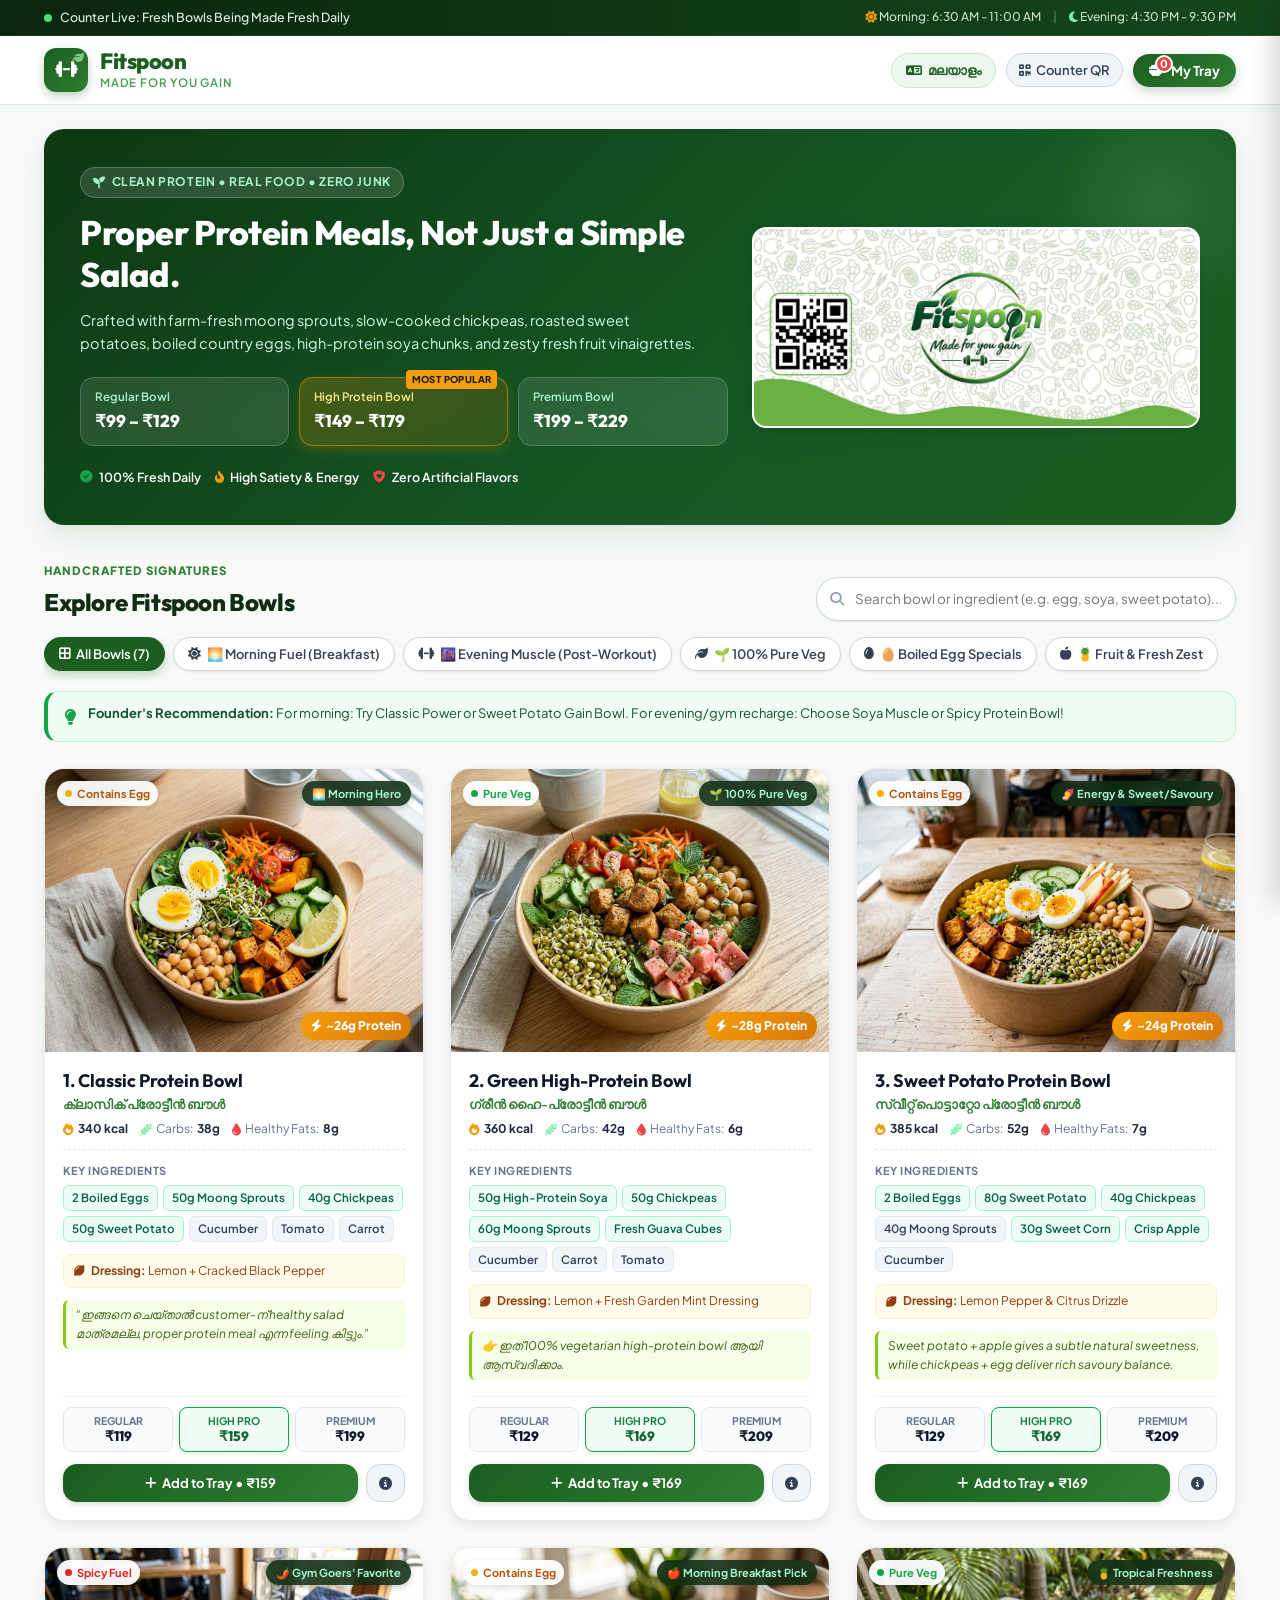
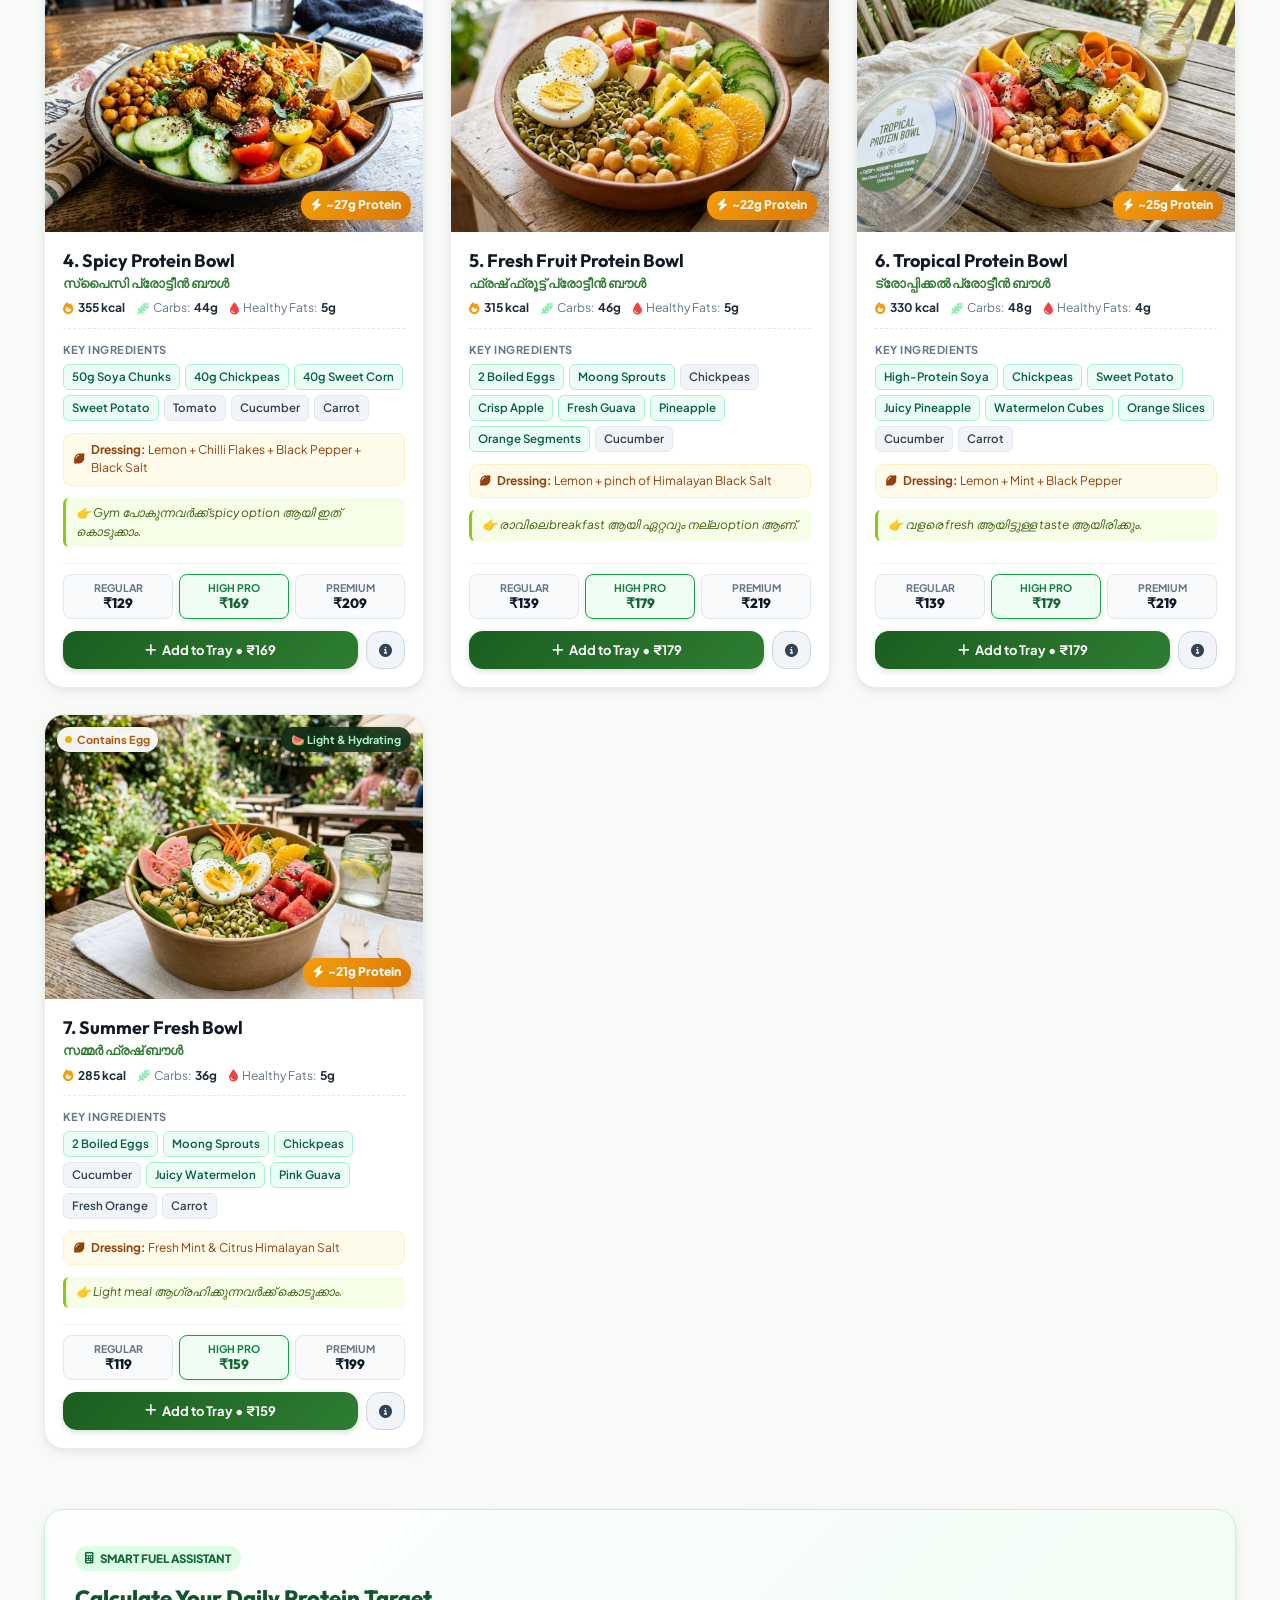
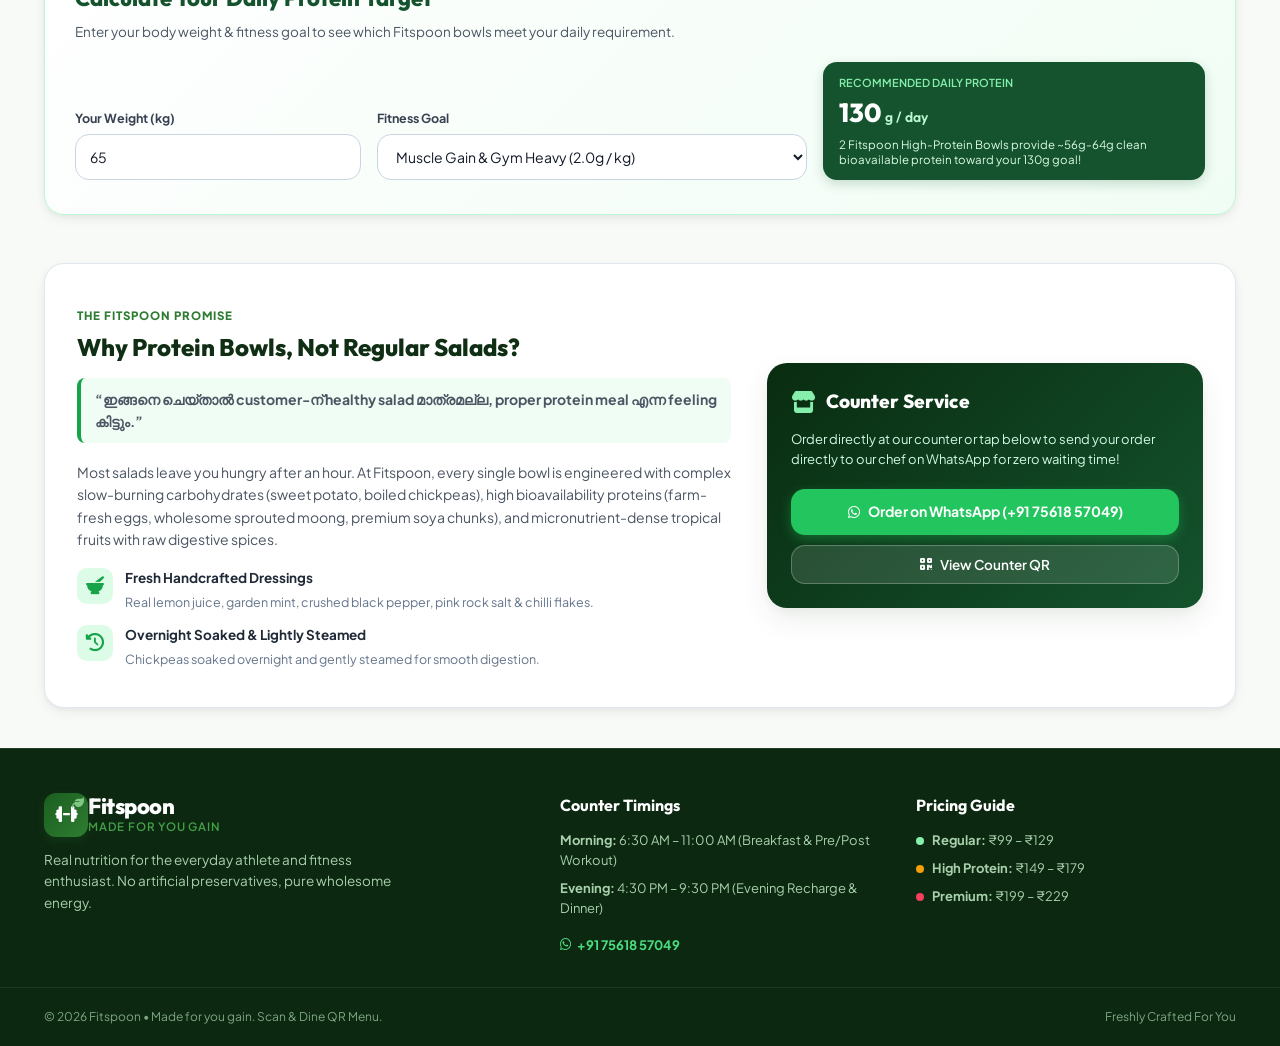
==== index.html @ 8197b068 "Initial commit" ====
<!DOCTYPE html>
<html lang="en">
<head>
  <meta charset="UTF-8">
  <meta name="viewport" content="width=device-width, initial-scale=1.0, maximum-scale=5.0">
  <title>Fitspoon | Healthy Protein Bowl Menu & Counter QR Showcase</title>
  <meta name="description" content="Fitspoon - Made for you gain. Fresh high-protein breakfast and evening bowls crafted with real ingredients, boiled eggs, soya, sprouts, sweet potatoes, and zesty fresh dressings.">
  <meta name="theme-color" content="#1b5e20">
  
  <!-- Google Fonts: Outfit & Plus Jakarta Sans -->
  <link rel="preconnect" href="https://fonts.googleapis.com">
  <link rel="preconnect" href="https://fonts.gstatic.com" crossorigin>
  <link href="https://fonts.googleapis.com/css2?family=Outfit:wght@400;500;600;700;800&family=Plus+Jakarta+Sans:wght@400;500;600;700&display=swap" rel="stylesheet">
  
  <!-- FontAwesome for crisp UI icons -->
  <link rel="stylesheet" href="https://cdnjs.cloudflare.com/ajax/libs/font-awesome/6.5.1/css/all.min.css">
  
  <link rel="stylesheet" href="styles.css">
</head>
<body data-lang="en">
  <!-- Top Announce Bar -->
  <div class="top-announcement">
    <div class="container announcement-inner">
      <div class="status-indicator">
        <span class="pulse-dot"></span>
        <span class="status-text" data-en="Counter Live: Fresh Bowls Being Made Fresh Daily" data-ml="ലൈവ് കൗണ്ടർ: ഫ്രഷ് പ്രോട്ടീൻ ബൗളുകൾ തത്സമയം തയ്യാറാക്കുന്നു">Counter Live: Fresh Bowls Being Made Fresh Daily</span>
      </div>
      <div class="announcement-timing">
        <span><i class="fa-solid fa-sun text-warning"></i> Morning: 6:30 AM - 11:00 AM</span>
        <span class="timing-divider">|</span>
        <span><i class="fa-solid fa-moon text-accent"></i> Evening: 4:30 PM - 9:30 PM</span>
      </div>
    </div>
  </div>

  <!-- Main Navigation Header -->
  <header class="site-header" id="mainHeader">
    <div class="container header-container">
      <div class="brand-block">
        <div class="brand-logo-wrap">
          <div class="brand-badge-icon">
            <i class="fa-solid fa-dumbbell"></i>
            <i class="fa-solid fa-leaf leaf-accent"></i>
          </div>
          <div class="brand-titles">
            <h1 class="brand-name">Fitspoon</h1>
            <span class="brand-tagline">Made for you gain</span>
          </div>
        </div>
      </div>

      <div class="header-actions">
        <!-- Language Switcher -->
        <button class="lang-toggle-btn" id="langToggleBtn" aria-label="Toggle language between English and Malayalam">
          <i class="fa-solid fa-language"></i>
          <span class="current-lang-text" id="langLabel">മലയാളം</span>
        </button>

        <!-- QR Standee Modal Trigger -->
        <button class="qr-standee-btn" id="openQrModalBtn" title="Counter QR Standee">
          <i class="fa-solid fa-qrcode"></i>
          <span class="btn-text-desktop">Counter QR</span>
        </button>

        <!-- Cart / Tray Trigger -->
        <button class="tray-trigger-btn" id="openTrayBtn" aria-label="Open your selected bowls tray">
          <div class="tray-icon-box">
            <i class="fa-solid fa-bowl-food"></i>
            <span class="tray-count-badge" id="trayCountBadge">0</span>
          </div>
          <span class="tray-label-desktop">My Tray</span>
        </button>
      </div>
    </div>
  </header>

  <!-- Hero Section -->
  <section class="hero-section">
    <div class="container hero-container">
      <div class="hero-banner-card">
        <div class="hero-content">
          <div class="hero-pill-badge">
            <i class="fa-solid fa-seedling"></i>
            <span data-en="Clean Protein • Real Food • Zero Junk" data-ml="യഥാർത്ഥ പ്രോട്ടീൻ • ക്ലീൻ ഫുഡ് • സീറോ ജങ്ക്">Clean Protein • Real Food • Zero Junk</span>
          </div>
          <h2 class="hero-heading" data-en="Proper Protein Meals, Not Just a Simple Salad." data-ml="വെറും സാലഡ് മാത്രമല്ല, ശരീരത്തിന് വേണ്ട യഥാർത്ഥ പ്രോട്ടീൻ മീൽ!">
            Proper Protein Meals, Not Just a Simple Salad.
          </h2>
          <p class="hero-subheading" data-en="Crafted with farm-fresh moong sprouts, slow-cooked chickpeas, roasted sweet potatoes, boiled country eggs, high-protein soya chunks, and zesty fresh fruit vinaigrettes." data-ml="വേവിച്ച മുട്ട, മുളപ്പിച്ച ചെറുപയർ, കടല, സ്വീറ്റ് പൊട്ടറ്റോ, സോയാ ചങ്ക്സ്, ഫ്രഷ് പഴങ്ങൾ എന്നിവ ചേർത്ത പോഷക സമൃദ്ധമായ ബൗളുകൾ.">
            Crafted with farm-fresh moong sprouts, slow-cooked chickpeas, roasted sweet potatoes, boiled country eggs, high-protein soya chunks, and zesty fresh fruit vinaigrettes.
          </p>

          <!-- Quick Price Highlights -->
          <div class="pricing-tier-bar">
            <div class="price-pill tier-regular">
              <span class="tier-name" data-en="Regular Bowl" data-ml="റെഗുലർ ബൗൾ">Regular Bowl</span>
              <span class="tier-price">₹99 – ₹129</span>
            </div>
            <div class="price-pill tier-high-protein featured-pill">
              <div class="badge-pop" data-en="Most Popular" data-ml="കൂടുതൽ പേർ ഇഷ്ടപ്പെടുന്നത്">Most Popular</div>
              <span class="tier-name" data-en="High Protein Bowl" data-ml="ഹൈ പ്രോട്ടീൻ ബൗൾ">High Protein Bowl</span>
              <span class="tier-price">₹149 – ₹179</span>
            </div>
            <div class="price-pill tier-premium">
              <span class="tier-name" data-en="Premium Bowl" data-ml="പ്രീമിയം ബൗൾ">Premium Bowl</span>
              <span class="tier-price">₹199 – ₹229</span>
            </div>
          </div>

          <div class="hero-meta-strip">
            <div class="meta-item">
              <i class="fa-solid fa-circle-check text-success"></i>
              <span data-en="100% Fresh Daily" data-ml="100% ദിവസേന ഫ്രഷ്">100% Fresh Daily</span>
            </div>
            <div class="meta-item">
              <i class="fa-solid fa-fire-flame-curved text-warning"></i>
              <span data-en="High Satiety & Energy" data-ml="കൂടുതൽ ഉന്മേഷവും ഊർജ്ജവും">High Satiety & Energy</span>
            </div>
            <div class="meta-item">
              <i class="fa-solid fa-shield-heart text-danger"></i>
              <span data-en="Zero Artificial Flavors" data-ml="കൃത്രിമ ചേരുവകൾ ഇല്ല">Zero Artificial Flavors</span>
            </div>
          </div>
        </div>

        <div class="hero-media-wrap">
          <img src="images/fitspoon_banner.jpg" alt="Fitspoon Banner Made for you gain" class="hero-brand-banner-img" onerror="this.style.display='none'">
        </div>
      </div>
    </div>
  </section>

  <!-- Filter & Time-of-Day Bar -->
  <section class="menu-control-section" id="menuSection">
    <div class="container">
      <div class="control-header">
        <div class="section-title-wrap">
          <span class="subtitle-tag" data-en="HANDCRAFTED SIGNATURES" data-ml="ഞങ്ങളുടെ പ്രധാന ബൗളുകൾ">HANDCRAFTED SIGNATURES</span>
          <h3 class="section-title" data-en="Explore Fitspoon Bowls" data-ml="ഫിറ്റ്സ്പൂൺ പ്രോട്ടീൻ ബൗളുകൾ">Explore Fitspoon Bowls</h3>
        </div>

        <!-- Search Bar -->
        <div class="search-box">
          <i class="fa-solid fa-magnifying-glass"></i>
          <input type="text" id="searchInput" placeholder="Search bowl or ingredient (e.g. egg, soya, sweet potato)..." data-en-ph="Search bowl or ingredient (e.g. egg, soya, sweet potato)..." data-ml-ph="ബൗളുകൾ അല്ലെങ്കിൽ ചേരുവകൾ തിരയുക...">
        </div>
      </div>

      <!-- Filter Buttons -->
      <div class="category-filters" id="categoryFilters" role="tablist">
        <button class="filter-chip active" data-filter="all" role="tab" aria-selected="true">
          <i class="fa-solid fa-border-all"></i>
          <span data-en="All Bowls (7)" data-ml="എല്ലാ ബൗളുകളും (7)">All Bowls (7)</span>
        </button>
        <button class="filter-chip" data-filter="morning" role="tab">
          <i class="fa-solid fa-sun"></i>
          <span data-en="🌅 Morning Fuel (Breakfast)" data-ml="🌅 പ്രഭാത ഭക്ഷണം (Morning)">🌅 Morning Fuel (Breakfast)</span>
        </button>
        <button class="filter-chip" data-filter="evening" role="tab">
          <i class="fa-solid fa-dumbbell"></i>
          <span data-en="🌆 Evening Muscle (Post-Workout)" data-ml="🌆 വൈകുന്നേരത്തെ മീൽ (Evening)">🌆 Evening Muscle (Post-Workout)</span>
        </button>
        <button class="filter-chip" data-filter="veg" role="tab">
          <i class="fa-solid fa-leaf"></i>
          <span data-en="🌱 100% Pure Veg" data-ml="🌱 100% വെജിറ്റേറിയൻ">🌱 100% Pure Veg</span>
        </button>
        <button class="filter-chip" data-filter="egg" role="tab">
          <i class="fa-solid fa-egg"></i>
          <span data-en="🥚 Boiled Egg Specials" data-ml="🥚 മുട്ട ചേർത്തവ">🥚 Boiled Egg Specials</span>
        </button>
        <button class="filter-chip" data-filter="fruit" role="tab">
          <i class="fa-solid fa-apple-whole"></i>
          <span data-en="🍍 Fruit & Fresh Zest" data-ml="🍍 ഫ്രൂട്ട് & സിട്രസ്">🍍 Fruit & Fresh Zest</span>
        </button>
      </div>

      <!-- Time of day founder recommendation banner -->
      <div class="founder-recommendation-box">
        <div class="founder-icon"><i class="fa-solid fa-lightbulb"></i></div>
        <div class="founder-content">
          <strong data-en="Founder's Recommendation:" data-ml="കൗണ്ടർ സ്പെഷ്യൽ നിർദ്ദേശം:">Founder's Recommendation:</strong>
          <span id="timingTipText" data-en="For morning: Try Classic Power or Sweet Potato Gain Bowl. For evening/gym recharge: Choose Soya Muscle or Spicy Protein Bowl!" data-ml="രാവിലെ: ക്ലാസിക് പവർ അല്ലെങ്കിൽ സ്വീറ്റ് പൊട്ടറ്റോ ഗെയിൻ ബൗൾ തിരഞ്ഞെടുക്കാം. വൈകുന്നേരം ജിം കഴിഞ്ഞ്: സോയാ മസിൽ അല്ലെങ്കിൽ സ്പൈസി ബൗൾ ഉത്തമം!">
            For morning: Try Classic Power or Sweet Potato Gain Bowl. For evening/gym recharge: Choose Soya Muscle or Spicy Protein Bowl!
          </span>
        </div>
      </div>
    </div>
  </section>

  <!-- Product Grid Section -->
  <main class="products-section">
    <div class="container">
      <div class="products-grid" id="productsGrid">
        <!-- Javascript dynamically renders all 7 bowls here with rich interactive controls -->
      </div>
    </div>
  </main>

  <!-- Macro & Nutrition Value Calculator -->
  <section class="macro-calculator-section">
    <div class="container">
      <div class="calc-card">
        <div class="calc-header">
          <div class="calc-badge">
            <i class="fa-solid fa-calculator"></i>
            <span data-en="Smart Fuel Assistant" data-ml="സ്മാർട്ട് ഫിറ്റ്നസ് കാൽക്കുലേറ്റർ">Smart Fuel Assistant</span>
          </div>
          <h3 data-en="Calculate Your Daily Protein Target" data-ml="നിങ്ങളുടെ ദൈനംദിന പ്രോട്ടീൻ ലക്ഷ്യം കണക്കാക്കൂ">Calculate Your Daily Protein Target</h3>
          <p data-en="Enter your body weight & fitness goal to see which Fitspoon bowls meet your daily requirement." data-ml="നിങ്ങളുടെ ഭാരവും വ്യായാമ ലക്ഷ്യവും നൽകി അനുയോജ്യമായ ബൗളുകൾ കണ്ടെത്തൂ.">
            Enter your body weight & fitness goal to see which Fitspoon bowls meet your daily requirement.
          </p>
        </div>

        <div class="calc-form-grid">
          <div class="form-group">
            <label for="userWeight" data-en="Your Weight (kg)" data-ml="നിങ്ങളുടെ ഭാരം (kg)">Your Weight (kg)</label>
            <input type="number" id="userWeight" value="65" min="30" max="180">
          </div>
          <div class="form-group">
            <label for="fitnessGoal" data-en="Fitness Goal" data-ml="വ്യായാമ ലക്ഷ്യം">Fitness Goal</label>
            <select id="fitnessGoal">
              <option value="maintenance" data-en="Stay Fit & Energetic (1.2g / kg)" data-ml="ആരോഗ്യം നിലനിർത്താൻ (1.2g / kg)">Stay Fit & Energetic (1.2g / kg)</option>
              <option value="fat_loss" data-en="Fat Loss & Lean Muscle (1.6g / kg)" data-ml="തടി കുറയ്ക്കാനും ഫിറ്റ്‌നസിനും (1.6g / kg)">Fat Loss & Lean Muscle (1.6g / kg)</option>
              <option value="muscle_gain" selected data-en="Muscle Gain & Gym Heavy (2.0g / kg)" data-ml="മസിൽ ബിൽഡിംഗ് & ജിം (2.0g / kg)">Muscle Gain & Gym Heavy (2.0g / kg)</option>
            </select>
          </div>
          <div class="form-group calc-result-box">
            <span class="calc-target-label" data-en="Recommended Daily Protein" data-ml="ദിവസേന ആവശ്യമായ പ്രോട്ടീൻ">Recommended Daily Protein</span>
            <div class="calc-target-value"><span id="targetProteinVal">130</span><span class="unit">g / day</span></div>
            <span class="calc-target-hint" id="calcHintText">1 Fitspoon High-Protein Bowl gives ~28g-32g clean bioavailable protein!</span>
          </div>
        </div>
      </div>
    </div>
  </section>

  <!-- About Startup Philosophy Section -->
  <section class="about-section">
    <div class="container">
      <div class="about-card">
        <div class="about-grid">
          <div class="about-text">
            <span class="subtitle-tag" data-en="THE FITSPOON PROMISE" data-ml="ഫിറ്റ്സ്പൂൺ തത്വം">THE FITSPOON PROMISE</span>
            <h3 data-en="Why Protein Bowls, Not Regular Salads?" data-ml="എന്തുകൊണ്ട് വെറും സാലഡ് അല്ല, പ്രോട്ടീൻ ബൗൾ?">Why Protein Bowls, Not Regular Salads?</h3>
            <p class="about-quote" data-en="&ldquo;ഇങ്ങനെ ചെയ്താൽ customer-ന് healthy salad മാത്രമല്ല, proper protein meal എന്ന feeling കിട്ടും.&rdquo;" data-ml="&ldquo;ഇങ്ങനെ ചെയ്താൽ customer-ന് healthy salad മാത്രമല്ല, proper protein meal എന്ന feeling കിട്ടും.&rdquo;">
              &ldquo;ഇങ്ങനെ ചെയ്താൽ customer-ന് healthy salad മാത്രമല്ല, proper protein meal എന്ന feeling കിട്ടും.&rdquo;
            </p>
            <p data-en="Most salads leave you hungry after an hour. At Fitspoon, every single bowl is engineered with complex slow-burning carbohydrates (sweet potato, boiled chickpeas), high bioavailability proteins (farm-fresh eggs, wholesome sprouted moong, premium soya chunks), and micronutrient-dense tropical fruits with raw digestive spices." data-ml="സാധാരണ സാലഡുകൾ കഴിച്ചാൽ ഉടൻ വിശക്കും. എന്നാൽ ഫിറ്റ്സ്പൂണിൽ മുട്ട, ചെറുപയർ മുളപ്പിച്ചത്, കടല, മധുരക്കിഴങ്ങ്, സോയ എന്നിവ കൃത്യമായ അളവിൽ ചേർക്കുന്നതിനാൽ വയറു നിറയുകയും ശരീരത്തിന് ആവശ്യമായ പ്രോട്ടീൻ ഉറപ്പാക്കുകയും ചെയ്യുന്നു.">
              Most salads leave you hungry after an hour. At Fitspoon, every single bowl is engineered with complex slow-burning carbohydrates (sweet potato, boiled chickpeas), high bioavailability proteins (farm-fresh eggs, wholesome sprouted moong, premium soya chunks), and micronutrient-dense tropical fruits with raw digestive spices.
            </p>

            <div class="about-bullets">
              <div class="bullet-item">
                <i class="fa-solid fa-mortar-pestle"></i>
                <div>
                  <strong data-en="Fresh Handcrafted Dressings" data-ml="സ്വാഭാവിക ഡ്രസ്സിംഗുകൾ">Fresh Handcrafted Dressings</strong>
                  <span data-en="Real lemon juice, garden mint, crushed black pepper, pink rock salt & chilli flakes. No mayonnaise or palm oil dressings." data-ml="ഫ്രഷ് നാരങ്ങാനീര്, പുതിന, കുരുമുളക്, ഇന്തുപ്പ്, ചില്ലി ഫ്ലേക്സ്. മയോണൈസ് ഇല്ല.">Real lemon juice, garden mint, crushed black pepper, pink rock salt & chilli flakes.</span>
                </div>
              </div>
              <div class="bullet-item">
                <i class="fa-solid fa-clock-rotate-left"></i>
                <div>
                  <strong data-en="Overnight Soaked & Lightly Steamed" data-ml="കുതിർത്തു വേവിച്ച ചേരുവകൾ">Overnight Soaked & Lightly Steamed</strong>
                  <span data-en="Chickpeas soaked overnight and gently steamed with moong sprouts for smooth digestion and maximum nutrient absorption." data-ml="കടല രാത്രി കുതിർത്ത് രാവിലെ വേവിക്കുന്നു. മുളപ്പിച്ച പയർ ചെറുതായി സ്റ്റീം ചെയ്യുന്നു.">Chickpeas soaked overnight and gently steamed for smooth digestion.</span>
                </div>
              </div>
            </div>
          </div>
          <div class="about-card-side">
            <div class="counter-highlight-box">
              <div class="highlight-header">
                <i class="fa-solid fa-store"></i>
                <h4 data-en="Counter Service" data-ml="കൗണ്ടർ ഓർഡറിംഗ്">Counter Service</h4>
              </div>
              <p data-en="Order directly at our counter or tap below to send your order directly to our chef on WhatsApp for zero waiting time!" data-ml="കൗണ്ടറിൽ നിന്ന് നേരിട്ടോ അല്ലെങ്കിൽ വാട്സാപ്പിലൂടെയോ ഉടൻ ഓർഡർ ചെയ്യാം!">
                Order directly at our counter or tap below to send your order directly to our chef on WhatsApp for zero waiting time!
              </p>
              <div class="counter-contact-actions">
                <a href="https://wa.me/917561857049?text=Hi%20Fitspoon!%20I%20scanned%20your%20QR%20code%20and%20want%20to%20order%20a%20bowl" target="_blank" rel="noopener" class="btn-whatsapp-order">
                  <i class="fa-brands fa-whatsapp"></i>
                  <span data-en="Order on WhatsApp (+91 75618 57049)" data-ml="വാട്സാപ്പിൽ ഓർഡർ ചെയ്യൂ (+91 75618 57049)">Order on WhatsApp (+91 75618 57049)</span>
                </a>
                <button class="btn-qr-view" onclick="document.getElementById('openQrModalBtn').click()">
                  <i class="fa-solid fa-qrcode"></i>
                  <span data-en="View Counter QR" data-ml="കൗണ്ടർ QR കാണൂ">View Counter QR</span>
                </button>
              </div>
            </div>
          </div>
        </div>
      </div>
    </div>
  </section>

  <!-- Sticky Mobile Bottom Bar -->
  <div class="mobile-bottom-bar" id="mobileBottomBar">
    <div class="bottom-bar-inner">
      <button class="mobile-nav-item active" onclick="window.scrollTo({top: 0, behavior: 'smooth'})">
        <i class="fa-solid fa-house"></i>
        <span>Home</span>
      </button>
      <button class="mobile-nav-item" onclick="document.getElementById('menuSection').scrollIntoView({behavior: 'smooth'})">
        <i class="fa-solid fa-utensils"></i>
        <span>Menu</span>
      </button>
      <button class="mobile-nav-item" onclick="document.getElementById('langToggleBtn').click()">
        <i class="fa-solid fa-language"></i>
        <span id="mobileLangLabel">മലയാളം</span>
      </button>
      <button class="mobile-nav-item highlight-tray-btn" onclick="document.getElementById('openTrayBtn').click()">
        <div class="mobile-tray-badge-wrap">
          <i class="fa-solid fa-bowl-food"></i>
          <span class="mobile-badge" id="mobileTrayCount">0</span>
        </div>
        <span>My Tray</span>
      </button>
    </div>
  </div>

  <!-- Tray / Cart Slide-over Drawer -->
  <div class="tray-drawer-backdrop" id="trayBackdrop"></div>
  <aside class="tray-drawer" id="trayDrawer" aria-hidden="true">
    <div class="tray-drawer-header">
      <div class="tray-drawer-title">
        <i class="fa-solid fa-bowl-food text-success"></i>
        <div>
          <h3 data-en="Your Fitspoon Tray" data-ml="നിങ്ങളുടെ ഫിറ്റ്സ്പൂൺ ട്രേ">Your Fitspoon Tray</h3>
          <span class="tray-subtitle" data-en="Fresh bowls selected for order" data-ml="ഓർഡറിനായി തിരഞ്ഞെടുത്തവ">Fresh bowls selected for order</span>
        </div>
      </div>
      <button class="close-drawer-btn" id="closeTrayBtn" aria-label="Close Tray">
        <i class="fa-solid fa-xmark"></i>
      </button>
    </div>

    <div class="tray-drawer-body" id="trayDrawerBody">
      <!-- Injected by JavaScript -->
    </div>

    <div class="tray-drawer-footer" id="trayDrawerFooter">
      <div class="tray-subtotal-row">
        <span data-en="Total Amount:" data-ml="ആകെ തുക:">Total Amount:</span>
        <span class="total-price" id="trayTotalPrice">₹0</span>
      </div>
      <div class="tray-action-buttons">
        <button class="btn-checkout-whatsapp" id="whatsappCheckoutBtn">
          <i class="fa-brands fa-whatsapp"></i>
          <span data-en="Send Order via WhatsApp" data-ml="വാട്സാപ്പിൽ ഓർഡർ ചെയ്യുക">Send Order via WhatsApp</span>
        </button>
        <button class="btn-token-display" id="showTokenBtn">
          <i class="fa-solid fa-receipt"></i>
          <span data-en="Show Counter Token Screen" data-ml="കൗണ്ടർ ടോക്കൺ കാണിക്കുക">Show Counter Token Screen</span>
        </button>
      </div>
    </div>
  </aside>

  <!-- Product Detail Modal -->
  <div class="modal-backdrop" id="productModalBackdrop"></div>
  <div class="product-modal" id="productModal" role="dialog" aria-hidden="true">
    <button class="modal-close-btn" id="closeProductModalBtn" aria-label="Close modal">
      <i class="fa-solid fa-xmark"></i>
    </button>
    <div class="modal-content-wrap" id="modalDynamicContent">
      <!-- Injected by JavaScript -->
    </div>
  </div>

  <!-- Counter QR Standee Modal for the Owner / Stalls -->
  <div class="modal-backdrop" id="qrModalBackdrop"></div>
  <div class="qr-standee-modal" id="qrStandeeModal" role="dialog" aria-hidden="true">
    <button class="modal-close-btn" id="closeQrModalBtn" aria-label="Close QR Standee">
      <i class="fa-solid fa-xmark"></i>
    </button>
    <div class="qr-standee-paper" id="printableQrStandee">
      <div class="standee-header">
        <div class="standee-emblem">
          <i class="fa-solid fa-dumbbell"></i>
          <i class="fa-solid fa-leaf"></i>
        </div>
        <h2 class="standee-brand">Fitspoon</h2>
        <span class="standee-motto">MADE FOR YOU GAIN</span>
      </div>
      
      <div class="standee-callout">
        <span class="standee-pill">📱 SCAN FOR DIGITAL MENU</span>
        <h3>Scan to View Fresh Bowls & Prices</h3>
        <p>Explore full ingredients, protein macros & custom chef dressings</p>
      </div>

      <div class="standee-qr-frame">
        <img src="images/fitspoon_banner.jpg" alt="Fitspoon Counter QR" class="standee-qr-image" onerror="this.src='https://api.qrserver.com/v1/create-qr-code/?size=250x250&data=https%3A%2F%2Ffitspoon.com'">
      </div>

      <div class="standee-footer-tags">
        <span>🥗 100% Fresh Daily</span>
        <span>💪 20g-30g High Protein</span>
        <span>⚡ Regular ₹99+</span>
      </div>
    </div>

    <div class="standee-actions-bar">
      <button class="btn-print-standee" onclick="window.print()">
        <i class="fa-solid fa-print"></i>
        <span>Print Counter Standee</span>
      </button>
      <button class="btn-close-standee" onclick="document.getElementById('closeQrModalBtn').click()">
        Done
      </button>
    </div>
  </div>

  <!-- Big Counter Token Screen Modal -->
  <div class="modal-backdrop" id="tokenModalBackdrop"></div>
  <div class="token-modal" id="tokenModal" role="dialog" aria-hidden="true">
    <button class="modal-close-btn" id="closeTokenModalBtn" aria-label="Close Token">
      <i class="fa-solid fa-xmark"></i>
    </button>
    <div class="token-card-box">
      <span class="token-subtitle">COUNTER PICKUP TOKEN</span>
      <div class="token-big-number" id="displayTokenNumber">#FS-42</div>
      <div class="token-order-summary" id="displayTokenSummary">
        <!-- Summary populated by JS -->
      </div>
      <p class="token-instruction">Please show this screen to the counter chef to prepare your fresh bowl.</p>
      <button class="btn-token-done" onclick="document.getElementById('closeTokenModalBtn').click()">
        Got It
      </button>
    </div>
  </div>

  <!-- Toast Notifications -->
  <div class="toast-notification" id="toastNotification">
    <i class="fa-solid fa-circle-check"></i>
    <span id="toastMessage">Item added to your tray!</span>
  </div>

  <!-- Site Footer -->
  <footer class="site-footer">
    <div class="container footer-container">
      <div class="footer-brand-col">
        <div class="brand-block">
          <div class="brand-badge-icon">
            <i class="fa-solid fa-dumbbell"></i>
            <i class="fa-solid fa-leaf leaf-accent"></i>
          </div>
          <div class="brand-titles">
            <span class="brand-name text-light">Fitspoon</span>
            <span class="brand-tagline">Made for you gain</span>
          </div>
        </div>
        <p class="footer-desc" data-en="Real nutrition for the everyday athlete and fitness enthusiast. No artificial preservatives, pure wholesome energy." data-ml="വ്യായാമം ചെയ്യുന്നവർക്കും ആരോഗ്യം ആഗ്രഹിക്കുന്നവർക്കും ആവശ്യമായ യഥാർത്ഥ പോഷക സമൃദ്ധമായ ബൗളുകൾ.">
          Real nutrition for the everyday athlete and fitness enthusiast. No artificial preservatives, pure wholesome energy.
        </p>
      </div>

      <div class="footer-timings-col">
        <h4 data-en="Counter Timings" data-ml="കൗണ്ടർ സമയം">Counter Timings</h4>
        <ul>
          <li><strong>Morning:</strong> 6:30 AM – 11:00 AM (Breakfast & Pre/Post Workout)</li>
          <li><strong>Evening:</strong> 4:30 PM – 9:30 PM (Evening Recharge & Dinner)</li>
          <li style="margin-top: 8px;">
            <a href="https://wa.me/917561857049" target="_blank" style="color: #4ade80; font-weight: 700; display: inline-flex; align-items: center; gap: 6px;">
              <i class="fa-brands fa-whatsapp"></i> +91 75618 57049
            </a>
          </li>
        </ul>
      </div>

      <div class="footer-prices-col">
        <h4 data-en="Pricing Guide" data-ml="വില വിവരങ്ങൾ">Pricing Guide</h4>
        <ul>
          <li><span class="bullet-dot bg-regular"></span> <strong>Regular:</strong> ₹99 – ₹129</li>
          <li><span class="bullet-dot bg-high"></span> <strong>High Protein:</strong> ₹149 – ₹179</li>
          <li><span class="bullet-dot bg-prem"></span> <strong>Premium:</strong> ₹199 – ₹229</li>
        </ul>
      </div>
    </div>
    <div class="footer-bottom">
      <div class="container footer-bottom-inner">
        <p>© 2026 Fitspoon • Made for you gain. Scan & Dine QR Menu.</p>
        <p class="tag-powered">Freshly Crafted For You</p>
      </div>
    </div>
  </footer>

  <script src="app.js"></script>
</body>
</html>
---- styles.css ----
/* ==========================================================================
   FITSPOON - MADE FOR YOU GAIN
   Ultra-Premium Brand Design System & QR Digital Menu Styles
   ========================================================================== */

:root {
  --primary-dark: #0b2e11;
  --primary: #155724;
  --primary-light: #238636;
  --primary-subtle: #e8f5e9;
  --accent-green: #2e7d32;
  --accent-lime: #4caf50;
  --accent-glow: rgba(76, 175, 80, 0.2);
  --accent-gold: #d97706;
  --gold-subtle: #fef3c7;
  
  --veg-color: #16a34a;
  --egg-color: #eab308;
  --spicy-color: #dc2626;

  --bg-main: #f7faf7;
  --bg-card: #ffffff;
  --bg-surface: #f1f5f1;
  
  --text-main: #111827;
  --text-muted: #4b5563;
  --text-light: #9ca3af;
  --text-inverse: #ffffff;

  --border-color: #e2e8f0;
  --border-focus: #4caf50;
  
  --font-heading: 'Outfit', -apple-system, BlinkMacSystemFont, 'Segoe UI', Roboto, sans-serif;
  --font-body: 'Plus Jakarta Sans', -apple-system, BlinkMacSystemFont, 'Segoe UI', Roboto, sans-serif;

  --shadow-sm: 0 1px 3px rgba(0, 0, 0, 0.05), 0 1px 2px rgba(0, 0, 0, 0.03);
  --shadow-md: 0 4px 12px rgba(0, 0, 0, 0.06), 0 2px 4px rgba(0, 0, 0, 0.03);
  --shadow-lg: 0 12px 28px rgba(11, 46, 17, 0.08), 0 4px 10px rgba(0, 0, 0, 0.03);
  --shadow-xl: 0 20px 38px rgba(11, 46, 17, 0.12), 0 8px 16px rgba(0, 0, 0, 0.06);

  --radius-sm: 8px;
  --radius-md: 14px;
  --radius-lg: 20px;
  --radius-full: 9999px;

  --transition-fast: 0.18s ease;
  --transition-normal: 0.28s cubic-bezier(0.16, 1, 0.3, 1);
}

/* Reset & Box Sizing */
*, *::before, *::after {
  box-sizing: border-box;
  margin: 0;
  padding: 0;
}

html {
  scroll-behavior: smooth;
  -webkit-tap-highlight-color: transparent;
}

body {
  font-family: var(--font-body);
  background-color: var(--bg-main);
  color: var(--text-main);
  line-height: 1.55;
  font-size: 15px;
  overflow-x: hidden;
  padding-bottom: 76px; /* space for mobile bottom bar */
}

@media (min-width: 900px) {
  body {
    padding-bottom: 0;
  }
}

img {
  max-width: 100%;
  height: auto;
  display: block;
}

button, input, select {
  font-family: inherit;
}

a {
  text-decoration: none;
  color: inherit;
}

.container {
  width: 100%;
  max-width: 1240px;
  margin: 0 auto;
  padding: 0 16px;
}

@media (min-width: 768px) {
  .container {
    padding: 0 24px;
  }
}

/* ==========================================================================
   Top Announcement Bar
   ========================================================================== */
.top-announcement {
  background: linear-gradient(90deg, #09260d, #14471b);
  color: #e2f1e4;
  font-size: 12.5px;
  font-weight: 500;
  padding: 8px 0;
  border-bottom: 1px solid rgba(255, 255, 255, 0.08);
}

.announcement-inner {
  display: flex;
  align-items: center;
  justify-content: space-between;
  flex-wrap: wrap;
  gap: 8px;
}

.status-indicator {
  display: flex;
  align-items: center;
  gap: 8px;
}

.pulse-dot {
  width: 8px;
  height: 8px;
  background-color: #4ade80;
  border-radius: 50%;
  box-shadow: 0 0 0 0 rgba(74, 222, 128, 0.7);
  animation: pulseGreen 2s infinite;
}

@keyframes pulseGreen {
  0% {
    transform: scale(0.95);
    box-shadow: 0 0 0 0 rgba(74, 222, 128, 0.7);
  }
  70% {
    transform: scale(1);
    box-shadow: 0 0 0 8px rgba(74, 222, 128, 0);
  }
  100% {
    transform: scale(0.95);
    box-shadow: 0 0 0 0 rgba(74, 222, 128, 0);
  }
}

.announcement-timing {
  display: none;
  align-items: center;
  gap: 12px;
  font-size: 12px;
  color: #c7dec9;
}

@media (min-width: 768px) {
  .announcement-timing {
    display: flex;
  }
}

.timing-divider {
  opacity: 0.4;
}

.text-warning { color: #f59e0b; }
.text-accent { color: #86efac; }
.text-success { color: #16a34a; }
.text-danger { color: #ef4444; }

/* ==========================================================================
   Header & Brand Bar
   ========================================================================== */
.site-header {
  position: sticky;
  top: 0;
  z-index: 100;
  background: rgba(255, 255, 255, 0.94);
  backdrop-filter: blur(12px);
  -webkit-backdrop-filter: blur(12px);
  border-bottom: 1px solid rgba(22, 101, 33, 0.12);
  box-shadow: 0 2px 8px rgba(0, 0, 0, 0.03);
  transition: all var(--transition-fast);
}

.header-container {
  display: flex;
  align-items: center;
  justify-content: space-between;
  height: 68px;
}

.brand-block {
  display: flex;
  align-items: center;
}

.brand-logo-wrap {
  display: flex;
  align-items: center;
  gap: 12px;
}

.brand-badge-icon {
  width: 44px;
  height: 44px;
  background: linear-gradient(135deg, #1b5e20, #2e7d32);
  color: #fff;
  border-radius: 12px;
  display: flex;
  align-items: center;
  justify-content: center;
  font-size: 18px;
  position: relative;
  box-shadow: 0 4px 10px rgba(27, 94, 32, 0.28);
}

.brand-badge-icon .leaf-accent {
  position: absolute;
  font-size: 12px;
  color: #81c784;
  top: 4px;
  right: 4px;
}

.brand-titles {
  display: flex;
  flex-direction: column;
}

.brand-name {
  font-family: var(--font-heading);
  font-size: 22px;
  font-weight: 800;
  color: #1b5e20;
  letter-spacing: -0.5px;
  line-height: 1.1;
}

.brand-name.text-light {
  color: #ffffff;
}

.brand-tagline {
  font-size: 11.5px;
  font-weight: 600;
  text-transform: uppercase;
  letter-spacing: 0.8px;
  color: #43a047;
}

.header-actions {
  display: flex;
  align-items: center;
  gap: 10px;
}

.lang-toggle-btn {
  display: inline-flex;
  align-items: center;
  gap: 6px;
  background: #edf7ee;
  border: 1px solid #c8e6c9;
  color: #1b5e20;
  font-size: 13px;
  font-weight: 700;
  padding: 8px 14px;
  border-radius: var(--radius-full);
  cursor: pointer;
  transition: all var(--transition-fast);
}

.lang-toggle-btn:hover {
  background: #dff0e1;
  transform: translateY(-1px);
}

.qr-standee-btn {
  display: inline-flex;
  align-items: center;
  gap: 6px;
  background: #f1f5f9;
  border: 1px solid #cbd5e1;
  color: #334155;
  font-size: 13px;
  font-weight: 600;
  padding: 8px 12px;
  border-radius: var(--radius-full);
  cursor: pointer;
  transition: all var(--transition-fast);
}

.qr-standee-btn:hover {
  background: #e2e8f0;
  color: #0f172a;
}

.btn-text-desktop {
  display: none;
}

@media (min-width: 520px) {
  .btn-text-desktop {
    display: inline;
  }
}

.tray-trigger-btn {
  display: inline-flex;
  align-items: center;
  gap: 8px;
  background: linear-gradient(135deg, #1b5e20, #2e7d32);
  color: #ffffff;
  border: none;
  padding: 8px 16px;
  border-radius: var(--radius-full);
  font-weight: 700;
  font-size: 13.5px;
  cursor: pointer;
  box-shadow: 0 4px 12px rgba(27, 94, 32, 0.25);
  transition: all var(--transition-fast);
}

.tray-trigger-btn:hover {
  background: linear-gradient(135deg, #15501a, #256d29);
  transform: translateY(-1px);
  box-shadow: 0 6px 16px rgba(27, 94, 32, 0.32);
}

.tray-icon-box {
  position: relative;
  display: flex;
  align-items: center;
}

.tray-count-badge {
  position: absolute;
  top: -9px;
  right: -10px;
  background: #ef4444;
  color: #fff;
  font-size: 11px;
  font-weight: 800;
  width: 18px;
  height: 18px;
  border-radius: 50%;
  display: flex;
  align-items: center;
  justify-content: center;
  border: 2px solid #fff;
  transition: transform 0.2s cubic-bezier(0.175, 0.885, 0.32, 1.275);
}

.tray-label-desktop {
  display: none;
}

@media (min-width: 520px) {
  .tray-label-desktop {
    display: inline;
  }
}

/* ==========================================================================
   Hero Section
   ========================================================================== */
.hero-section {
  padding: 24px 0 16px;
}

.hero-banner-card {
  background: linear-gradient(135deg, #0d3814 0%, #155724 60%, #1b5e20 100%);
  border-radius: var(--radius-lg);
  color: #fff;
  padding: 28px 20px;
  box-shadow: var(--shadow-lg);
  display: grid;
  grid-template-columns: 1fr;
  gap: 24px;
  position: relative;
  overflow: hidden;
}

.hero-banner-card::before {
  content: "";
  position: absolute;
  top: -50px;
  right: -50px;
  width: 250px;
  height: 250px;
  background: radial-gradient(circle, rgba(129, 199, 132, 0.18) 0%, rgba(27, 94, 32, 0) 70%);
  border-radius: 50%;
  pointer-events: none;
}

@media (min-width: 900px) {
  .hero-banner-card {
    grid-template-columns: 1.3fr 0.9fr;
    padding: 38px 36px;
    align-items: center;
  }
}

.hero-content {
  position: relative;
  z-index: 2;
}

.hero-pill-badge {
  display: inline-flex;
  align-items: center;
  gap: 6px;
  background: rgba(255, 255, 255, 0.12);
  border: 1px solid rgba(255, 255, 255, 0.22);
  color: #a7f3d0;
  font-size: 12px;
  font-weight: 700;
  text-transform: uppercase;
  letter-spacing: 0.6px;
  padding: 5px 12px;
  border-radius: var(--radius-full);
  margin-bottom: 14px;
}

.hero-heading {
  font-family: var(--font-heading);
  font-size: 26px;
  font-weight: 800;
  line-height: 1.25;
  letter-spacing: -0.5px;
  margin-bottom: 12px;
  color: #ffffff;
}

@media (min-width: 768px) {
  .hero-heading {
    font-size: 34px;
  }
}

.hero-subheading {
  font-size: 14.5px;
  color: #d1fae5;
  line-height: 1.6;
  margin-bottom: 22px;
  max-width: 620px;
}

/* Pricing Tier Pills in Hero */
.pricing-tier-bar {
  display: flex;
  flex-wrap: wrap;
  gap: 10px;
  margin-bottom: 22px;
}

.price-pill {
  background: rgba(255, 255, 255, 0.1);
  backdrop-filter: blur(8px);
  border: 1px solid rgba(255, 255, 255, 0.18);
  padding: 10px 14px;
  border-radius: var(--radius-md);
  display: flex;
  flex-direction: column;
  flex: 1 1 120px;
  min-width: 110px;
  position: relative;
  transition: all var(--transition-fast);
}

.price-pill.featured-pill {
  background: linear-gradient(135deg, rgba(245, 158, 11, 0.22), rgba(217, 119, 6, 0.15));
  border-color: rgba(245, 158, 11, 0.5);
  box-shadow: 0 4px 12px rgba(245, 158, 11, 0.2);
}

.price-pill .badge-pop {
  position: absolute;
  top: -8px;
  right: 10px;
  background: #f59e0b;
  color: #1a1a1a;
  font-size: 9.5px;
  font-weight: 800;
  text-transform: uppercase;
  padding: 2px 6px;
  border-radius: 4px;
  letter-spacing: 0.4px;
}

.price-pill .tier-name {
  font-size: 11.5px;
  font-weight: 600;
  color: #a7f3d0;
  margin-bottom: 2px;
}

.price-pill.featured-pill .tier-name {
  color: #fde68a;
}

.price-pill .tier-price {
  font-family: var(--font-heading);
  font-size: 17px;
  font-weight: 800;
  color: #ffffff;
}

.hero-meta-strip {
  display: flex;
  flex-wrap: wrap;
  gap: 14px;
  font-size: 12.5px;
  font-weight: 600;
}

.meta-item {
  display: flex;
  align-items: center;
  gap: 6px;
}

.hero-media-wrap {
  position: relative;
  border-radius: var(--radius-md);
  overflow: hidden;
  box-shadow: var(--shadow-lg);
  border: 2px solid rgba(255, 255, 255, 0.15);
  background: #ffffff;
  display: flex;
  align-items: center;
  justify-content: center;
}

.hero-brand-banner-img {
  width: 100%;
  height: 100%;
  object-fit: cover;
  max-height: 240px;
}

@media (min-width: 900px) {
  .hero-brand-banner-img {
    max-height: 320px;
  }
}

/* ==========================================================================
   Menu Controls, Search, & Filters
   ========================================================================== */
.menu-control-section {
  padding: 16px 0 10px;
}

.control-header {
  display: flex;
  flex-direction: column;
  gap: 14px;
  margin-bottom: 16px;
}

@media (min-width: 768px) {
  .control-header {
    flex-direction: row;
    align-items: flex-end;
    justify-content: space-between;
  }
}

.subtitle-tag {
  display: inline-block;
  font-size: 11.5px;
  font-weight: 800;
  letter-spacing: 1px;
  color: #2e7d32;
  text-transform: uppercase;
  margin-bottom: 4px;
}

.section-title {
  font-family: var(--font-heading);
  font-size: 24px;
  font-weight: 800;
  color: #0f2e14;
  letter-spacing: -0.4px;
}

.search-box {
  position: relative;
  width: 100%;
  max-width: 420px;
}

.search-box i {
  position: absolute;
  left: 14px;
  top: 50%;
  transform: translateY(-50%);
  color: #94a3b8;
  font-size: 14px;
}

.search-box input {
  width: 100%;
  height: 44px;
  padding: 8px 14px 8px 38px;
  background: #ffffff;
  border: 1px solid #cbd5e1;
  border-radius: var(--radius-full);
  font-size: 13.5px;
  color: var(--text-main);
  outline: none;
  transition: all var(--transition-fast);
  box-shadow: var(--shadow-sm);
}

.search-box input:focus {
  border-color: #2e7d32;
  box-shadow: 0 0 0 3px rgba(46, 125, 50, 0.15);
}

/* Category Filter Chips */
.category-filters {
  display: flex;
  gap: 8px;
  overflow-x: auto;
  padding-bottom: 10px;
  -webkit-overflow-scrolling: touch;
  scrollbar-width: none;
}

.category-filters::-webkit-scrollbar {
  display: none;
}

.filter-chip {
  display: inline-flex;
  align-items: center;
  gap: 6px;
  background: #ffffff;
  border: 1px solid #d1d5db;
  color: #374151;
  font-size: 13px;
  font-weight: 600;
  padding: 8px 14px;
  border-radius: var(--radius-full);
  white-space: nowrap;
  cursor: pointer;
  transition: all var(--transition-fast);
  box-shadow: var(--shadow-sm);
}

.filter-chip:hover {
  background: #f3f4f6;
  border-color: #9ca3af;
}

.filter-chip.active {
  background: #1b5e20;
  border-color: #1b5e20;
  color: #ffffff;
  box-shadow: 0 4px 10px rgba(27, 94, 32, 0.25);
}

/* Founder recommendation tip banner */
.founder-recommendation-box {
  display: flex;
  align-items: flex-start;
  gap: 12px;
  background: #f0fdf4;
  border: 1px solid #bbf7d0;
  border-left: 4px solid #16a34a;
  padding: 12px 16px;
  border-radius: var(--radius-md);
  margin-top: 10px;
  font-size: 13px;
  color: #14532d;
  line-height: 1.5;
}

.founder-icon {
  font-size: 16px;
  color: #16a34a;
  margin-top: 1px;
}

/* ==========================================================================
   Product Grid & Bowl Cards
   ========================================================================== */
.products-section {
  padding: 16px 0 36px;
}

.products-grid {
  display: grid;
  grid-template-columns: 1fr;
  gap: 20px;
}

@media (min-width: 640px) {
  .products-grid {
    grid-template-columns: repeat(2, 1fr);
  }
}

@media (min-width: 1024px) {
  .products-grid {
    grid-template-columns: repeat(3, 1fr);
    gap: 26px;
  }
}

/* Bowl Card */
.bowl-card {
  background: var(--bg-card);
  border-radius: var(--radius-lg);
  border: 1px solid rgba(0, 0, 0, 0.07);
  box-shadow: var(--shadow-md);
  overflow: hidden;
  display: flex;
  flex-direction: column;
  transition: all var(--transition-normal);
  position: relative;
}

.bowl-card:hover {
  transform: translateY(-4px);
  box-shadow: var(--shadow-xl);
  border-color: rgba(46, 125, 50, 0.3);
}

.card-image-wrap {
  position: relative;
  width: 100%;
  aspect-ratio: 4 / 3;
  overflow: hidden;
  background: #e2e8f0;
  cursor: pointer;
}

.bowl-img {
  width: 100%;
  height: 100%;
  object-fit: cover;
  transition: transform 0.4s ease;
}

.bowl-card:hover .bowl-img {
  transform: scale(1.05);
}

/* Card Floating Badges */
.card-badges-top {
  position: absolute;
  top: 12px;
  left: 12px;
  right: 12px;
  display: flex;
  justify-content: space-between;
  align-items: center;
  pointer-events: none;
}

.badge-dietary {
  display: inline-flex;
  align-items: center;
  gap: 5px;
  background: rgba(255, 255, 255, 0.94);
  backdrop-filter: blur(4px);
  font-size: 11px;
  font-weight: 700;
  padding: 4px 8px;
  border-radius: var(--radius-full);
  box-shadow: 0 2px 6px rgba(0, 0, 0, 0.12);
}

.badge-dietary.veg {
  color: var(--veg-color);
}

.badge-dietary.egg {
  color: #b45309;
}

.badge-dietary.spicy {
  color: var(--spicy-color);
}

.diet-dot {
  width: 7px;
  height: 7px;
  border-radius: 50%;
}

.badge-dietary.veg .diet-dot { background-color: var(--veg-color); }
.badge-dietary.egg .diet-dot { background-color: var(--egg-color); }
.badge-dietary.spicy .diet-dot { background-color: var(--spicy-color); }

.badge-timing {
  background: rgba(15, 46, 20, 0.88);
  color: #a7f3d0;
  font-size: 11px;
  font-weight: 700;
  padding: 4px 10px;
  border-radius: var(--radius-full);
  backdrop-filter: blur(4px);
  box-shadow: 0 2px 6px rgba(0, 0, 0, 0.2);
}

.badge-protein-corner {
  position: absolute;
  bottom: 12px;
  right: 12px;
  background: linear-gradient(135deg, #f59e0b, #d97706);
  color: #ffffff;
  font-size: 12px;
  font-weight: 800;
  padding: 5px 10px;
  border-radius: var(--radius-md);
  box-shadow: 0 3px 8px rgba(217, 119, 6, 0.35);
  display: flex;
  align-items: center;
  gap: 4px;
}

/* Card Body */
.card-content {
  padding: 18px;
  display: flex;
  flex-direction: column;
  flex: 1;
}

.card-title-row {
  margin-bottom: 6px;
}

.bowl-name-en {
  font-family: var(--font-heading);
  font-size: 18px;
  font-weight: 700;
  color: #111827;
  line-height: 1.25;
}

.bowl-name-ml {
  font-size: 12.5px;
  font-weight: 600;
  color: #2e7d32;
  margin-top: 2px;
}

/* Nutritional Quick Stats */
.card-macros-strip {
  display: flex;
  align-items: center;
  gap: 12px;
  font-size: 12px;
  color: #64748b;
  margin-bottom: 12px;
  padding-bottom: 10px;
  border-bottom: 1px dashed #e2e8f0;
}

.macro-tag {
  display: inline-flex;
  align-items: center;
  gap: 4px;
}

.macro-tag strong {
  color: #1e293b;
}

/* Ingredients Pills */
.ingredients-section-label {
  font-size: 11px;
  font-weight: 700;
  text-transform: uppercase;
  color: #64748b;
  letter-spacing: 0.5px;
  margin-bottom: 6px;
}

.ingredients-pills-wrap {
  display: flex;
  flex-wrap: wrap;
  gap: 5px;
  margin-bottom: 12px;
}

.ingredient-pill {
  background: #f1f5f9;
  color: #334155;
  font-size: 11.5px;
  font-weight: 600;
  padding: 3px 8px;
  border-radius: 6px;
  border: 1px solid #e2e8f0;
}

.ingredient-pill.highlight {
  background: #ecfdf5;
  color: #065f46;
  border-color: #a7f3d0;
}

/* Dressing Note */
.dressing-box {
  background: #fffbeb;
  border: 1px solid #fef3c7;
  border-radius: 8px;
  padding: 7px 10px;
  font-size: 12px;
  color: #92400e;
  margin-bottom: 12px;
  display: flex;
  align-items: center;
  gap: 6px;
}

/* Benefit / Founder note */
.benefit-quote {
  font-size: 12px;
  font-style: italic;
  color: #3f6212;
  background: #f7fee7;
  padding: 6px 10px;
  border-radius: 6px;
  border-left: 3px solid #84cc16;
  margin-bottom: 16px;
}

/* Card Size & Pricing Selector */
.card-tier-selector {
  margin-top: auto;
  padding-top: 10px;
  border-top: 1px solid #f1f5f9;
}

.tier-options-group {
  display: grid;
  grid-template-columns: repeat(3, 1fr);
  gap: 6px;
  margin-bottom: 12px;
}

.tier-btn {
  background: #f8fafc;
  border: 1.5px solid #e2e8f0;
  border-radius: 8px;
  padding: 6px 4px;
  display: flex;
  flex-direction: column;
  align-items: center;
  cursor: pointer;
  transition: all var(--transition-fast);
}

.tier-btn:hover {
  border-color: #94a3b8;
}

.tier-btn.selected {
  background: #f0fdf4;
  border-color: #16a34a;
  box-shadow: 0 2px 6px rgba(22, 163, 74, 0.15);
}

.tier-btn-label {
  font-size: 10.5px;
  font-weight: 700;
  color: #64748b;
  text-transform: uppercase;
}

.tier-btn.selected .tier-btn-label {
  color: #15803d;
}

.tier-btn-price {
  font-family: var(--font-heading);
  font-size: 13.5px;
  font-weight: 800;
  color: #0f172a;
}

.tier-btn.selected .tier-btn-price {
  color: #166534;
}

/* Card Actions */
.card-actions-row {
  display: flex;
  gap: 8px;
}

.btn-add-tray {
  flex: 1;
  background: linear-gradient(135deg, #1b5e20, #2e7d32);
  color: #ffffff;
  border: none;
  border-radius: var(--radius-md);
  padding: 10px 12px;
  font-size: 13px;
  font-weight: 700;
  cursor: pointer;
  display: flex;
  align-items: center;
  justify-content: center;
  gap: 6px;
  box-shadow: 0 2px 6px rgba(27, 94, 32, 0.2);
  transition: all var(--transition-fast);
}

.btn-add-tray:hover {
  background: linear-gradient(135deg, #15501a, #256d29);
  transform: translateY(-1px);
}

.btn-view-details {
  background: #f1f5f9;
  color: #334155;
  border: 1px solid #cbd5e1;
  border-radius: var(--radius-md);
  padding: 10px 12px;
  font-size: 13px;
  font-weight: 600;
  cursor: pointer;
  transition: all var(--transition-fast);
}

.btn-view-details:hover {
  background: #e2e8f0;
  color: #0f172a;
}

/* ==========================================================================
   Macro Calculator Section
   ========================================================================== */
.macro-calculator-section {
  padding: 24px 0;
}

.calc-card {
  background: linear-gradient(135deg, #ffffff 0%, #f0fdf4 100%);
  border: 1px solid #bbf7d0;
  border-radius: var(--radius-lg);
  padding: 28px 20px;
  box-shadow: var(--shadow-md);
}

@media (min-width: 768px) {
  .calc-card {
    padding: 34px 30px;
  }
}

.calc-badge {
  display: inline-flex;
  align-items: center;
  gap: 6px;
  background: #dcfce7;
  color: #166534;
  font-size: 11.5px;
  font-weight: 800;
  padding: 4px 10px;
  border-radius: var(--radius-full);
  margin-bottom: 10px;
  text-transform: uppercase;
}

.calc-header h3 {
  font-family: var(--font-heading);
  font-size: 22px;
  font-weight: 800;
  color: #14532d;
  margin-bottom: 6px;
}

.calc-header p {
  color: #4b5563;
  font-size: 13.5px;
  margin-bottom: 20px;
  max-width: 650px;
}

.calc-form-grid {
  display: grid;
  grid-template-columns: 1fr;
  gap: 16px;
  align-items: end;
}

@media (min-width: 768px) {
  .calc-form-grid {
    grid-template-columns: 1.2fr 1.8fr 1.6fr;
  }
}

.form-group {
  display: flex;
  flex-direction: column;
  gap: 6px;
}

.form-group label {
  font-size: 12.5px;
  font-weight: 700;
  color: #374151;
}

.form-group input, .form-group select {
  height: 46px;
  background: #ffffff;
  border: 1.5px solid #cbd5e1;
  border-radius: var(--radius-md);
  padding: 0 14px;
  font-size: 14px;
  color: #111827;
  outline: none;
  transition: all var(--transition-fast);
}

.form-group input:focus, .form-group select:focus {
  border-color: #16a34a;
  box-shadow: 0 0 0 3px rgba(22, 163, 74, 0.15);
}

.calc-result-box {
  background: #14532d;
  color: #ffffff;
  padding: 12px 16px;
  border-radius: var(--radius-md);
  box-shadow: 0 4px 12px rgba(20, 83, 45, 0.2);
}

.calc-target-label {
  font-size: 11px;
  font-weight: 600;
  color: #86efac;
  text-transform: uppercase;
}

.calc-target-value {
  font-family: var(--font-heading);
  font-size: 26px;
  font-weight: 800;
  color: #ffffff;
  line-height: 1.1;
  margin: 2px 0 4px;
}

.calc-target-value .unit {
  font-size: 14px;
  font-weight: 600;
  color: #bbf7d0;
  margin-left: 4px;
}

.calc-target-hint {
  font-size: 11.5px;
  color: #dcfce7;
  line-height: 1.3;
}

/* ==========================================================================
   About Philosophy Section
   ========================================================================== */
.about-section {
  padding: 24px 0 40px;
}

.about-card {
  background: #ffffff;
  border-radius: var(--radius-lg);
  border: 1px solid #e2e8f0;
  padding: 28px 20px;
  box-shadow: var(--shadow-md);
}

@media (min-width: 768px) {
  .about-card {
    padding: 38px 32px;
  }
}

.about-grid {
  display: grid;
  grid-template-columns: 1fr;
  gap: 24px;
}

@media (min-width: 900px) {
  .about-grid {
    grid-template-columns: 1.5fr 1fr;
    gap: 36px;
    align-items: center;
  }
}

.about-text h3 {
  font-family: var(--font-heading);
  font-size: 24px;
  font-weight: 800;
  color: #0f2e14;
  margin-bottom: 12px;
}

.about-quote {
  font-size: 15px;
  font-weight: 700;
  color: #1b5e20;
  background: #f0fdf4;
  padding: 10px 14px;
  border-radius: var(--radius-sm);
  border-left: 4px solid #16a34a;
  margin-bottom: 14px;
}

.about-text p {
  font-size: 14px;
  color: #4b5563;
  line-height: 1.6;
  margin-bottom: 18px;
}

.about-bullets {
  display: flex;
  flex-direction: column;
  gap: 12px;
}

.bullet-item {
  display: flex;
  align-items: flex-start;
  gap: 12px;
}

.bullet-item i {
  font-size: 18px;
  color: #16a34a;
  background: #dcfce7;
  width: 36px;
  height: 36px;
  border-radius: 10px;
  display: flex;
  align-items: center;
  justify-content: center;
  flex-shrink: 0;
}

.bullet-item strong {
  display: block;
  font-size: 13.5px;
  color: #1f2937;
}

.bullet-item span {
  font-size: 12.5px;
  color: #64748b;
}

/* Counter Box */
.counter-highlight-box {
  background: linear-gradient(135deg, #092c10, #14532d);
  color: #ffffff;
  padding: 24px;
  border-radius: var(--radius-lg);
  box-shadow: var(--shadow-lg);
  display: flex;
  flex-direction: column;
  gap: 14px;
}

.highlight-header {
  display: flex;
  align-items: center;
  gap: 10px;
}

.highlight-header i {
  font-size: 22px;
  color: #86efac;
}

.highlight-header h4 {
  font-family: var(--font-heading);
  font-size: 19px;
  font-weight: 800;
  color: #ffffff;
}

.counter-highlight-box p {
  font-size: 13px;
  color: #d1fae5;
  line-height: 1.5;
  margin-bottom: 6px;
}

.counter-contact-actions {
  display: flex;
  flex-direction: column;
  gap: 10px;
}

.btn-whatsapp-order {
  background: #22c55e;
  color: #ffffff;
  padding: 12px;
  border-radius: var(--radius-md);
  font-weight: 700;
  font-size: 14px;
  display: flex;
  align-items: center;
  justify-content: center;
  gap: 8px;
  box-shadow: 0 4px 12px rgba(34, 197, 94, 0.35);
  transition: all var(--transition-fast);
}

.btn-whatsapp-order:hover {
  background: #16a34a;
  transform: translateY(-1px);
}

.btn-qr-view {
  background: rgba(255, 255, 255, 0.12);
  border: 1px solid rgba(255, 255, 255, 0.25);
  color: #ffffff;
  padding: 10px;
  border-radius: var(--radius-md);
  font-weight: 600;
  font-size: 13.5px;
  cursor: pointer;
  display: flex;
  align-items: center;
  justify-content: center;
  gap: 8px;
  transition: all var(--transition-fast);
}

.btn-qr-view:hover {
  background: rgba(255, 255, 255, 0.2);
}

/* ==========================================================================
   Mobile Bottom Bar (Fixed)
   ========================================================================== */
.mobile-bottom-bar {
  position: fixed;
  bottom: 0;
  left: 0;
  right: 0;
  z-index: 90;
  background: rgba(255, 255, 255, 0.95);
  backdrop-filter: blur(16px);
  -webkit-backdrop-filter: blur(16px);
  border-top: 1px solid rgba(0, 0, 0, 0.08);
  box-shadow: 0 -4px 16px rgba(0, 0, 0, 0.06);
  padding: 6px 12px calc(6px + env(safe-area-inset-bottom, 0px));
}

@media (min-width: 900px) {
  .mobile-bottom-bar {
    display: none;
  }
}

.bottom-bar-inner {
  display: grid;
  grid-template-columns: repeat(4, 1fr);
  gap: 4px;
}

.mobile-nav-item {
  background: none;
  border: none;
  display: flex;
  flex-direction: column;
  align-items: center;
  justify-content: center;
  gap: 3px;
  padding: 6px 0;
  color: #64748b;
  font-size: 11px;
  font-weight: 600;
  cursor: pointer;
  transition: all var(--transition-fast);
}

.mobile-nav-item i {
  font-size: 17px;
}

.mobile-nav-item.active {
  color: #16a34a;
}

.mobile-nav-item.highlight-tray-btn {
  color: #15803d;
  font-weight: 700;
}

.mobile-tray-badge-wrap {
  position: relative;
  display: flex;
  align-items: center;
}

.mobile-badge {
  position: absolute;
  top: -8px;
  right: -10px;
  background: #ef4444;
  color: #fff;
  font-size: 10px;
  font-weight: 800;
  width: 17px;
  height: 17px;
  border-radius: 50%;
  display: flex;
  align-items: center;
  justify-content: center;
  border: 1.5px solid #fff;
}

/* ==========================================================================
   Tray / Cart Slide-over Drawer
   ========================================================================== */
.tray-drawer-backdrop,
.modal-backdrop {
  position: fixed;
  inset: 0;
  background: rgba(0, 0, 0, 0.6);
  backdrop-filter: blur(4px);
  z-index: 150;
  opacity: 0;
  visibility: hidden;
  transition: all 0.25s ease;
}

.tray-drawer-backdrop.active,
.modal-backdrop.active {
  opacity: 1;
  visibility: visible;
}

.tray-drawer {
  position: fixed;
  top: 0;
  right: 0;
  bottom: 0;
  width: 100%;
  max-width: 420px;
  background: #ffffff;
  z-index: 160;
  box-shadow: -8px 0 24px rgba(0, 0, 0, 0.15);
  display: flex;
  flex-direction: column;
  transform: translateX(100%);
  transition: transform 0.3s cubic-bezier(0.16, 1, 0.3, 1);
}

.tray-drawer.open {
  transform: translateX(0);
}

.tray-drawer-header {
  padding: 18px 20px;
  border-bottom: 1px solid #e2e8f0;
  display: flex;
  align-items: center;
  justify-content: space-between;
  background: #f8fafc;
}

.tray-drawer-title {
  display: flex;
  align-items: center;
  gap: 12px;
}

.tray-drawer-title i {
  font-size: 24px;
}

.tray-drawer-title h3 {
  font-family: var(--font-heading);
  font-size: 18px;
  font-weight: 800;
  color: #0f172a;
  line-height: 1.2;
}

.tray-subtitle {
  font-size: 12px;
  color: #64748b;
}

.close-drawer-btn {
  background: #e2e8f0;
  border: none;
  width: 34px;
  height: 34px;
  border-radius: 50%;
  color: #334155;
  font-size: 14px;
  cursor: pointer;
  display: flex;
  align-items: center;
  justify-content: center;
  transition: all var(--transition-fast);
}

.close-drawer-btn:hover {
  background: #cbd5e1;
  color: #0f172a;
}

.tray-drawer-body {
  padding: 16px 20px;
  overflow-y: auto;
  flex: 1;
}

.empty-tray-view {
  text-align: center;
  padding: 48px 16px;
  color: #94a3b8;
}

.empty-tray-view i {
  font-size: 48px;
  color: #cbd5e1;
  margin-bottom: 12px;
}

.empty-tray-view h4 {
  font-family: var(--font-heading);
  font-size: 17px;
  color: #475569;
  margin-bottom: 4px;
}

.empty-tray-view p {
  font-size: 13px;
  margin-bottom: 18px;
}

.btn-start-exploring {
  background: #1b5e20;
  color: #fff;
  border: none;
  padding: 8px 16px;
  border-radius: var(--radius-full);
  font-size: 13px;
  font-weight: 700;
  cursor: pointer;
}

/* Tray Items List */
.tray-item-row {
  display: flex;
  gap: 12px;
  padding: 12px 0;
  border-bottom: 1px solid #f1f5f9;
  position: relative;
}

.tray-item-thumb {
  width: 64px;
  height: 64px;
  border-radius: 10px;
  object-fit: cover;
  flex-shrink: 0;
}

.tray-item-info {
  flex: 1;
}

.tray-item-name {
  font-size: 14px;
  font-weight: 700;
  color: #1e293b;
  line-height: 1.25;
}

.tray-item-tier {
  display: inline-block;
  font-size: 11px;
  font-weight: 700;
  background: #ecfdf5;
  color: #065f46;
  padding: 2px 6px;
  border-radius: 4px;
  margin: 4px 0;
}

.tray-item-pricing {
  display: flex;
  align-items: center;
  justify-content: space-between;
  margin-top: 4px;
}

.tray-item-price {
  font-family: var(--font-heading);
  font-size: 15px;
  font-weight: 800;
  color: #0f172a;
}

.qty-control {
  display: flex;
  align-items: center;
  gap: 8px;
  background: #f1f5f9;
  border-radius: var(--radius-full);
  padding: 2px 6px;
}

.qty-btn {
  background: none;
  border: none;
  width: 22px;
  height: 22px;
  display: flex;
  align-items: center;
  justify-content: center;
  font-size: 12px;
  color: #334155;
  cursor: pointer;
  border-radius: 50%;
}

.qty-btn:hover {
  background: #e2e8f0;
}

.qty-number {
  font-size: 13px;
  font-weight: 700;
  min-width: 16px;
  text-align: center;
}

.tray-remove-item {
  background: none;
  border: none;
  color: #94a3b8;
  font-size: 14px;
  cursor: pointer;
  padding: 4px;
  position: absolute;
  top: 10px;
  right: 0;
}

.tray-remove-item:hover {
  color: #ef4444;
}

/* Tray Footer */
.tray-drawer-footer {
  padding: 18px 20px;
  border-top: 1px solid #e2e8f0;
  background: #f8fafc;
}

.tray-subtotal-row {
  display: flex;
  align-items: center;
  justify-content: space-between;
  font-size: 15px;
  font-weight: 700;
  color: #334155;
  margin-bottom: 14px;
}

.tray-subtotal-row .total-price {
  font-family: var(--font-heading);
  font-size: 22px;
  font-weight: 800;
  color: #15803d;
}

.tray-action-buttons {
  display: flex;
  flex-direction: column;
  gap: 8px;
}

.btn-checkout-whatsapp {
  background: #22c55e;
  color: #ffffff;
  border: none;
  padding: 13px;
  border-radius: var(--radius-md);
  font-weight: 700;
  font-size: 14px;
  display: flex;
  align-items: center;
  justify-content: center;
  gap: 8px;
  cursor: pointer;
  box-shadow: 0 4px 12px rgba(34, 197, 94, 0.3);
  transition: all var(--transition-fast);
}

.btn-checkout-whatsapp:hover {
  background: #16a34a;
}

.btn-token-display {
  background: #0f172a;
  color: #ffffff;
  border: none;
  padding: 11px;
  border-radius: var(--radius-md);
  font-weight: 600;
  font-size: 13.5px;
  display: flex;
  align-items: center;
  justify-content: center;
  gap: 8px;
  cursor: pointer;
  transition: all var(--transition-fast);
}

.btn-token-display:hover {
  background: #1e293b;
}

/* ==========================================================================
   Modals: Product Detail, QR Standee, Counter Token
   ========================================================================== */
.product-modal,
.qr-standee-modal,
.token-modal {
  position: fixed;
  top: 50%;
  left: 50%;
  transform: translate(-50%, -50%) scale(0.95);
  background: #ffffff;
  border-radius: var(--radius-lg);
  z-index: 170;
  width: 92%;
  max-width: 580px;
  max-height: 90vh;
  overflow-y: auto;
  box-shadow: 0 24px 48px rgba(0, 0, 0, 0.25);
  opacity: 0;
  visibility: hidden;
  transition: all 0.25s cubic-bezier(0.16, 1, 0.3, 1);
}

.product-modal.open,
.qr-standee-modal.open,
.token-modal.open {
  opacity: 1;
  visibility: visible;
  transform: translate(-50%, -50%) scale(1);
}

.modal-close-btn {
  position: absolute;
  top: 14px;
  right: 14px;
  width: 34px;
  height: 34px;
  border-radius: 50%;
  background: rgba(255, 255, 255, 0.9);
  border: none;
  color: #1e293b;
  display: flex;
  align-items: center;
  justify-content: center;
  cursor: pointer;
  z-index: 10;
  box-shadow: 0 2px 8px rgba(0, 0, 0, 0.15);
  transition: all var(--transition-fast);
}

.modal-close-btn:hover {
  background: #ffffff;
  transform: scale(1.05);
}

/* Modal Content Inner */
.modal-hero-img {
  width: 100%;
  aspect-ratio: 16 / 10;
  object-fit: cover;
}

.modal-body-pad {
  padding: 22px;
}

.modal-recipe-box {
  background: #f8fafc;
  border: 1px solid #e2e8f0;
  border-radius: var(--radius-md);
  padding: 14px;
  margin: 14px 0;
  font-size: 13px;
  color: #334155;
  line-height: 1.6;
}

.modal-recipe-box strong {
  color: #0f172a;
  display: block;
  margin-bottom: 4px;
}

/* QR Standee Printable Layout */
.qr-standee-paper {
  background: #ffffff;
  padding: 32px 24px;
  text-align: center;
  border-bottom: 1px solid #e2e8f0;
}

.standee-header {
  margin-bottom: 18px;
}

.standee-emblem {
  width: 48px;
  height: 48px;
  background: #1b5e20;
  color: #fff;
  border-radius: 14px;
  display: inline-flex;
  align-items: center;
  justify-content: center;
  font-size: 20px;
  margin-bottom: 8px;
  box-shadow: 0 4px 12px rgba(27, 94, 32, 0.3);
}

.standee-brand {
  font-family: var(--font-heading);
  font-size: 28px;
  font-weight: 800;
  color: #1b5e20;
  line-height: 1.1;
}

.standee-motto {
  font-size: 12px;
  font-weight: 700;
  color: #4caf50;
  letter-spacing: 1.5px;
}

.standee-callout {
  margin-bottom: 18px;
}

.standee-pill {
  display: inline-block;
  background: #dcfce7;
  color: #15803d;
  font-size: 11px;
  font-weight: 800;
  padding: 4px 10px;
  border-radius: var(--radius-full);
  margin-bottom: 8px;
}

.standee-callout h3 {
  font-family: var(--font-heading);
  font-size: 19px;
  font-weight: 800;
  color: #111827;
  margin-bottom: 4px;
}

.standee-callout p {
  font-size: 12.5px;
  color: #64748b;
}

.standee-qr-frame {
  width: 220px;
  height: 220px;
  margin: 0 auto 20px;
  padding: 10px;
  background: #ffffff;
  border: 3px solid #2e7d32;
  border-radius: 20px;
  box-shadow: 0 8px 24px rgba(46, 125, 50, 0.18);
  display: flex;
  align-items: center;
  justify-content: center;
}

.standee-qr-image {
  width: 100%;
  height: 100%;
  object-fit: contain;
}

.standee-footer-tags {
  display: flex;
  justify-content: center;
  gap: 12px;
  font-size: 12px;
  font-weight: 700;
  color: #1b5e20;
  flex-wrap: wrap;
}

.standee-actions-bar {
  padding: 16px 24px;
  background: #f8fafc;
  display: flex;
  gap: 12px;
  justify-content: flex-end;
}

.btn-print-standee {
  background: #1b5e20;
  color: #ffffff;
  border: none;
  padding: 10px 18px;
  border-radius: var(--radius-md);
  font-weight: 700;
  font-size: 13.5px;
  cursor: pointer;
  display: inline-flex;
  align-items: center;
  gap: 8px;
}

.btn-close-standee {
  background: #e2e8f0;
  color: #334155;
  border: none;
  padding: 10px 16px;
  border-radius: var(--radius-md);
  font-weight: 600;
  font-size: 13.5px;
  cursor: pointer;
}

/* Counter Token Screen */
.token-card-box {
  padding: 36px 24px;
  text-align: center;
}

.token-subtitle {
  font-size: 12px;
  font-weight: 800;
  letter-spacing: 1.5px;
  color: #64748b;
  text-transform: uppercase;
  margin-bottom: 8px;
  display: block;
}

.token-big-number {
  font-family: var(--font-heading);
  font-size: 56px;
  font-weight: 900;
  color: #1b5e20;
  line-height: 1;
  margin-bottom: 18px;
  text-shadow: 0 4px 12px rgba(27, 94, 32, 0.2);
}

.token-order-summary {
  background: #f8fafc;
  border: 1px solid #e2e8f0;
  border-radius: var(--radius-md);
  padding: 14px;
  font-size: 13.5px;
  color: #334155;
  text-align: left;
  margin-bottom: 16px;
  max-height: 180px;
  overflow-y: auto;
}

.token-instruction {
  font-size: 12.5px;
  color: #64748b;
  margin-bottom: 20px;
}

.btn-token-done {
  background: #1b5e20;
  color: #fff;
  border: none;
  padding: 12px 28px;
  border-radius: var(--radius-full);
  font-size: 14px;
  font-weight: 700;
  cursor: pointer;
}

/* Toast Notification */
.toast-notification {
  position: fixed;
  top: 24px;
  left: 50%;
  transform: translateX(-50%) translateY(-100px);
  background: #0f172a;
  color: #ffffff;
  padding: 12px 20px;
  border-radius: var(--radius-full);
  font-size: 13.5px;
  font-weight: 600;
  display: flex;
  align-items: center;
  gap: 10px;
  z-index: 200;
  box-shadow: 0 10px 25px rgba(0, 0, 0, 0.25);
  opacity: 0;
  pointer-events: none;
  transition: all 0.3s cubic-bezier(0.16, 1, 0.3, 1);
}

.toast-notification.show {
  transform: translateX(-50%) translateY(0);
  opacity: 1;
}

.toast-notification i {
  color: #4ade80;
  font-size: 16px;
}

/* ==========================================================================
   Footer
   ========================================================================== */
.site-footer {
  background: #0d2811;
  color: #e2f1e4;
  padding: 44px 0 20px;
  border-top: 1px solid rgba(255, 255, 255, 0.1);
}

.footer-container {
  display: grid;
  grid-template-columns: 1fr;
  gap: 28px;
  margin-bottom: 32px;
}

@media (min-width: 768px) {
  .footer-container {
    grid-template-columns: 1.5fr 1fr 1fr;
    gap: 36px;
  }
}

.footer-desc {
  font-size: 13.5px;
  color: #a7d0ab;
  line-height: 1.6;
  margin-top: 12px;
  max-width: 380px;
}

.footer-timings-col h4,
.footer-prices-col h4 {
  font-family: var(--font-heading);
  font-size: 16px;
  font-weight: 700;
  color: #ffffff;
  margin-bottom: 12px;
}

.footer-timings-col ul,
.footer-prices-col ul {
  list-style: none;
  display: flex;
  flex-direction: column;
  gap: 8px;
  font-size: 13px;
  color: #a7d0ab;
}

.bullet-dot {
  display: inline-block;
  width: 8px;
  height: 8px;
  border-radius: 50%;
  margin-right: 6px;
}

.bg-regular { background-color: #86efac; }
.bg-high { background-color: #f59e0b; }
.bg-prem { background-color: #f43f5e; }

.footer-bottom {
  padding-top: 20px;
  border-top: 1px solid rgba(255, 255, 255, 0.08);
  font-size: 12px;
  color: #7da581;
}

.footer-bottom-inner {
  display: flex;
  flex-direction: column;
  align-items: center;
  gap: 6px;
  text-align: center;
}

@media (min-width: 600px) {
  .footer-bottom-inner {
    flex-direction: row;
    justify-content: space-between;
  }
}

/* Print Styles for QR Standee */
@media print {
  body * {
    visibility: hidden;
  }
  #printableQrStandee, #printableQrStandee * {
    visibility: visible;
  }
  #printableQrStandee {
    position: absolute;
    top: 0;
    left: 0;
    width: 100%;
    margin: 0;
    padding: 20mm;
    box-shadow: none;
  }
  .standee-actions-bar,
  .modal-close-btn {
    display: none !important;
  }
}
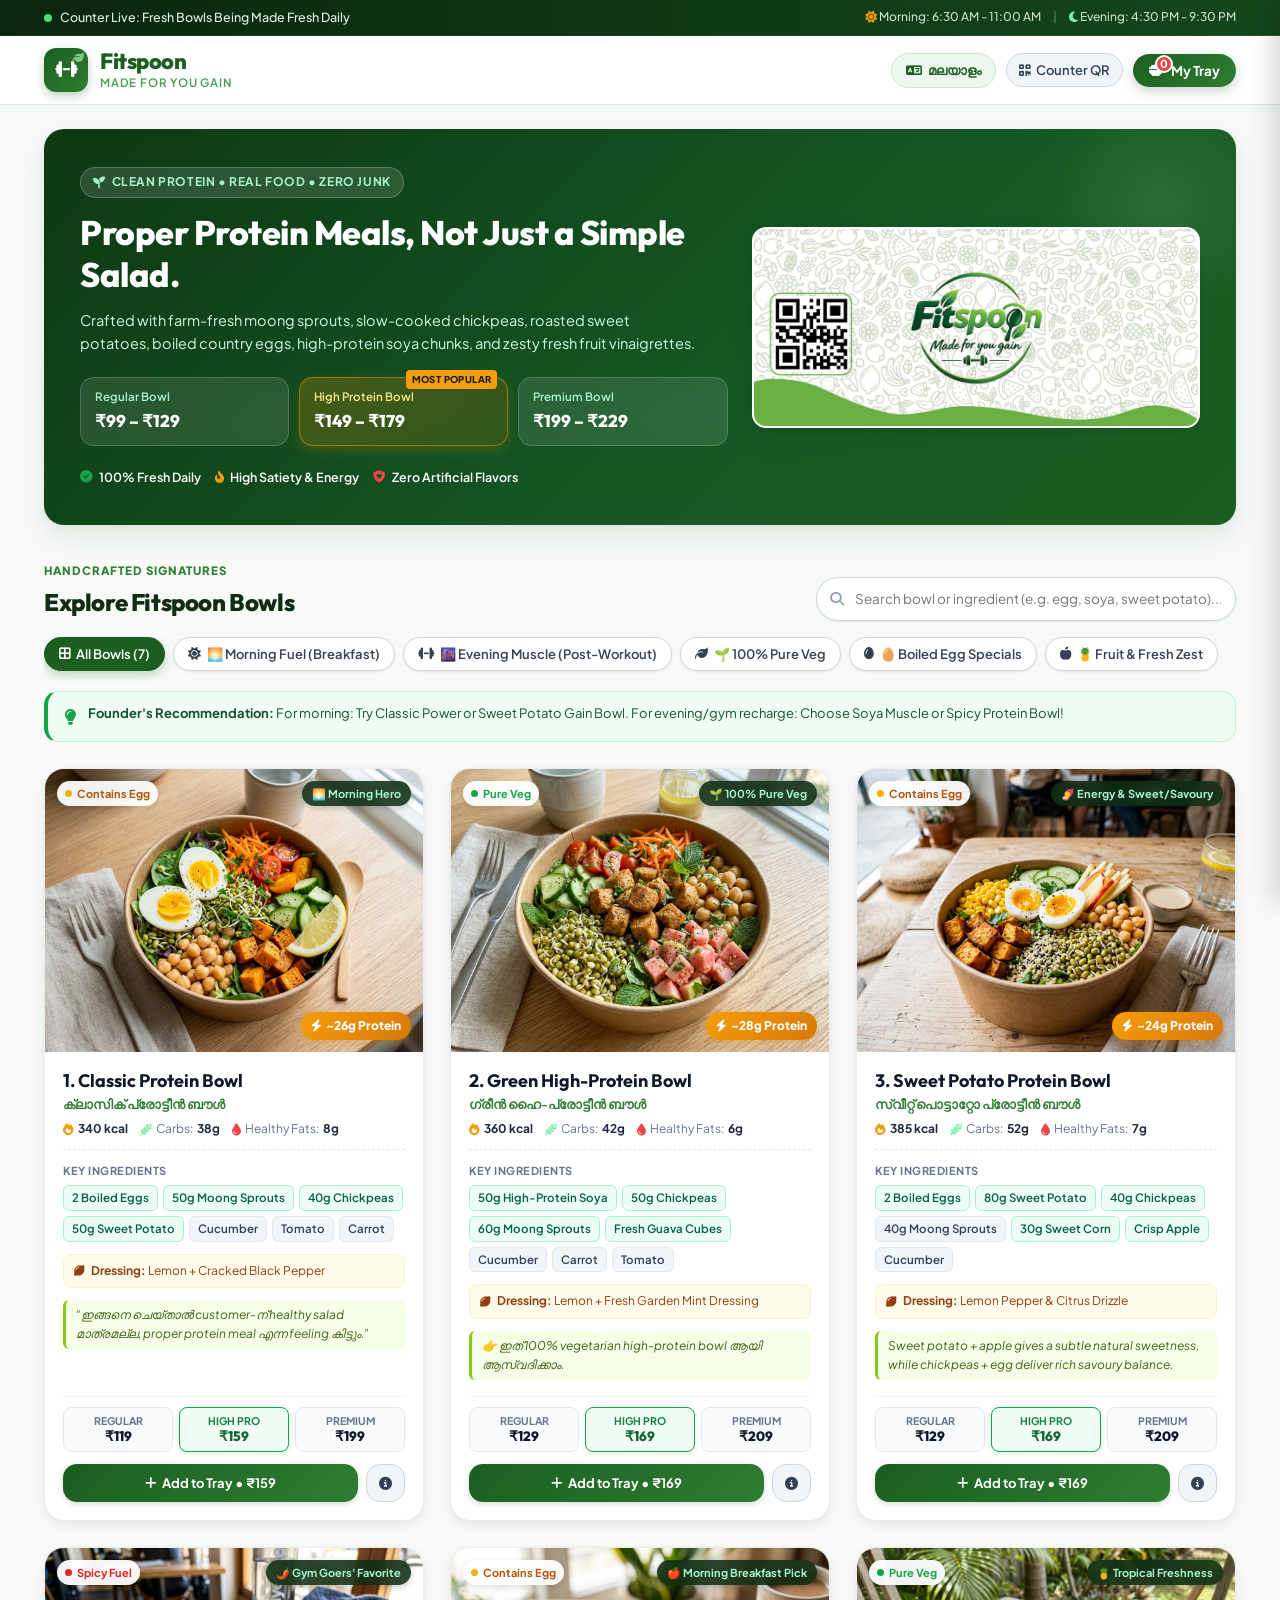
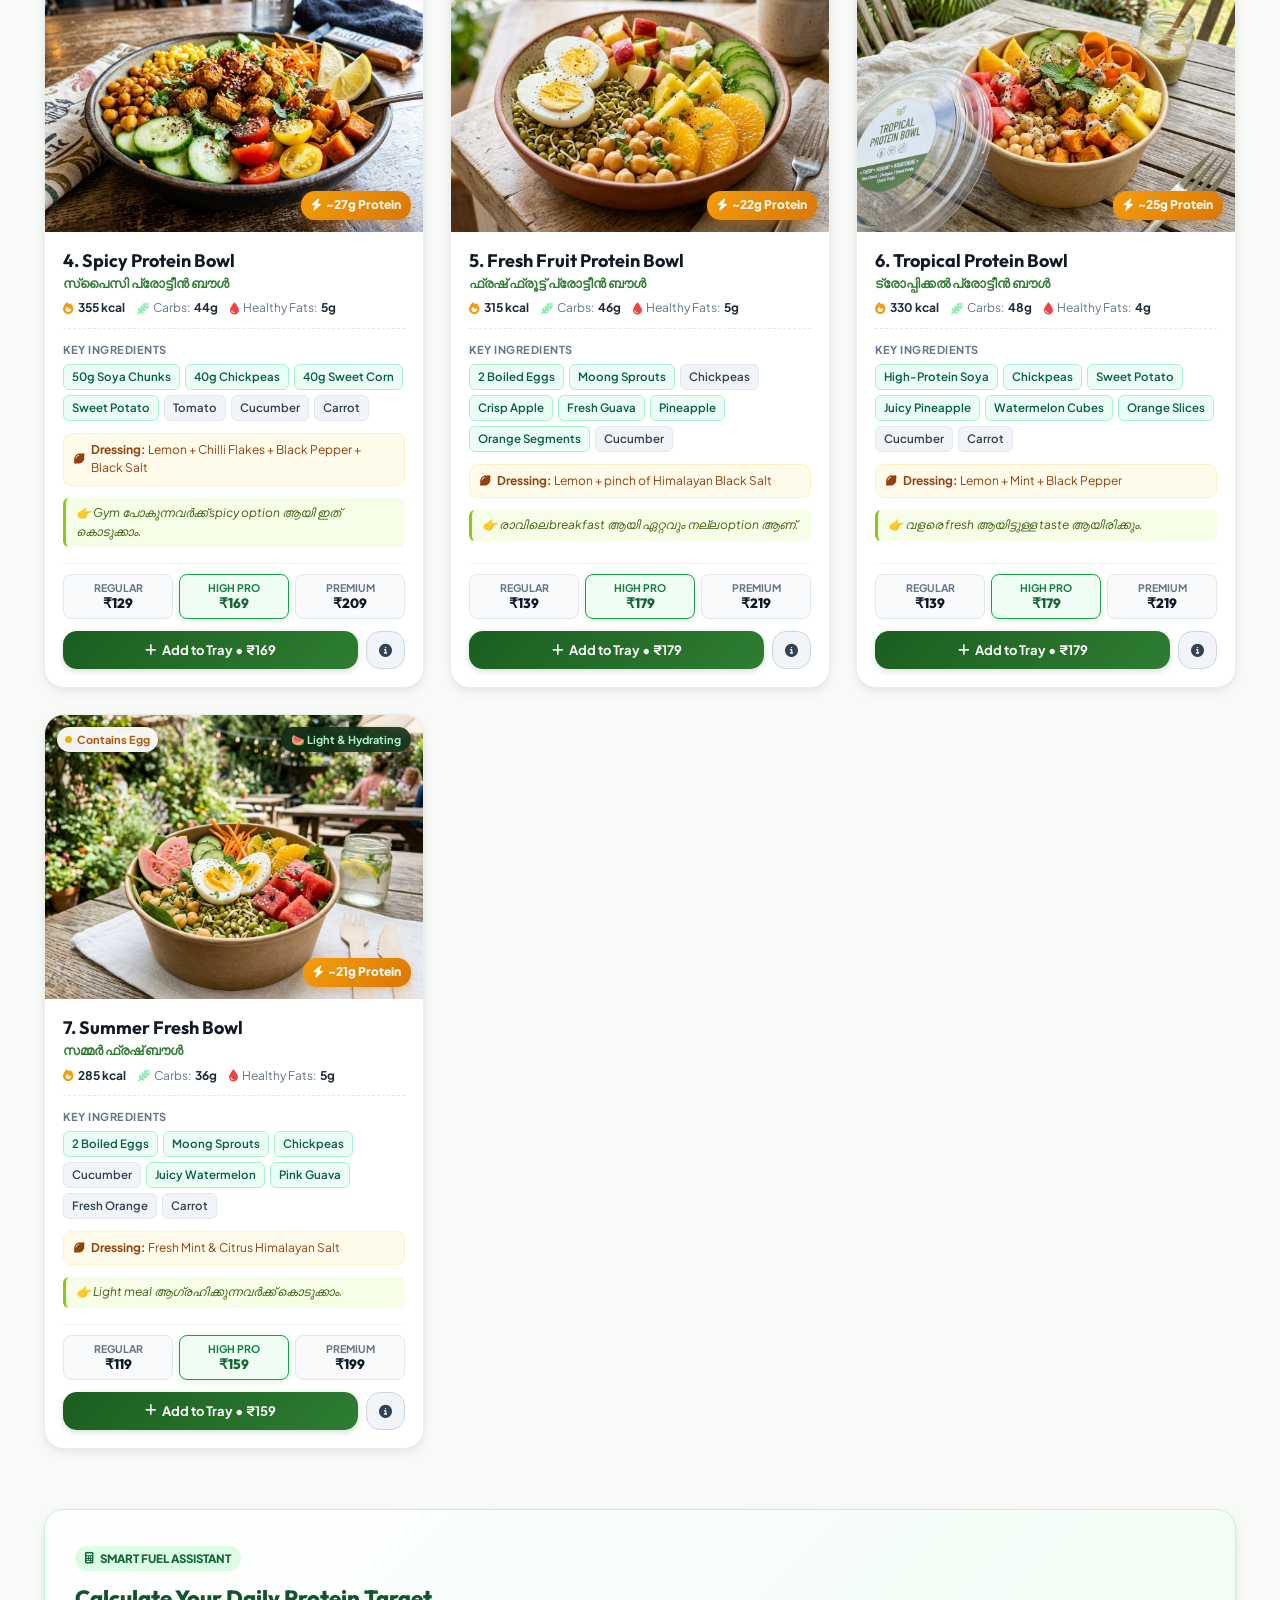
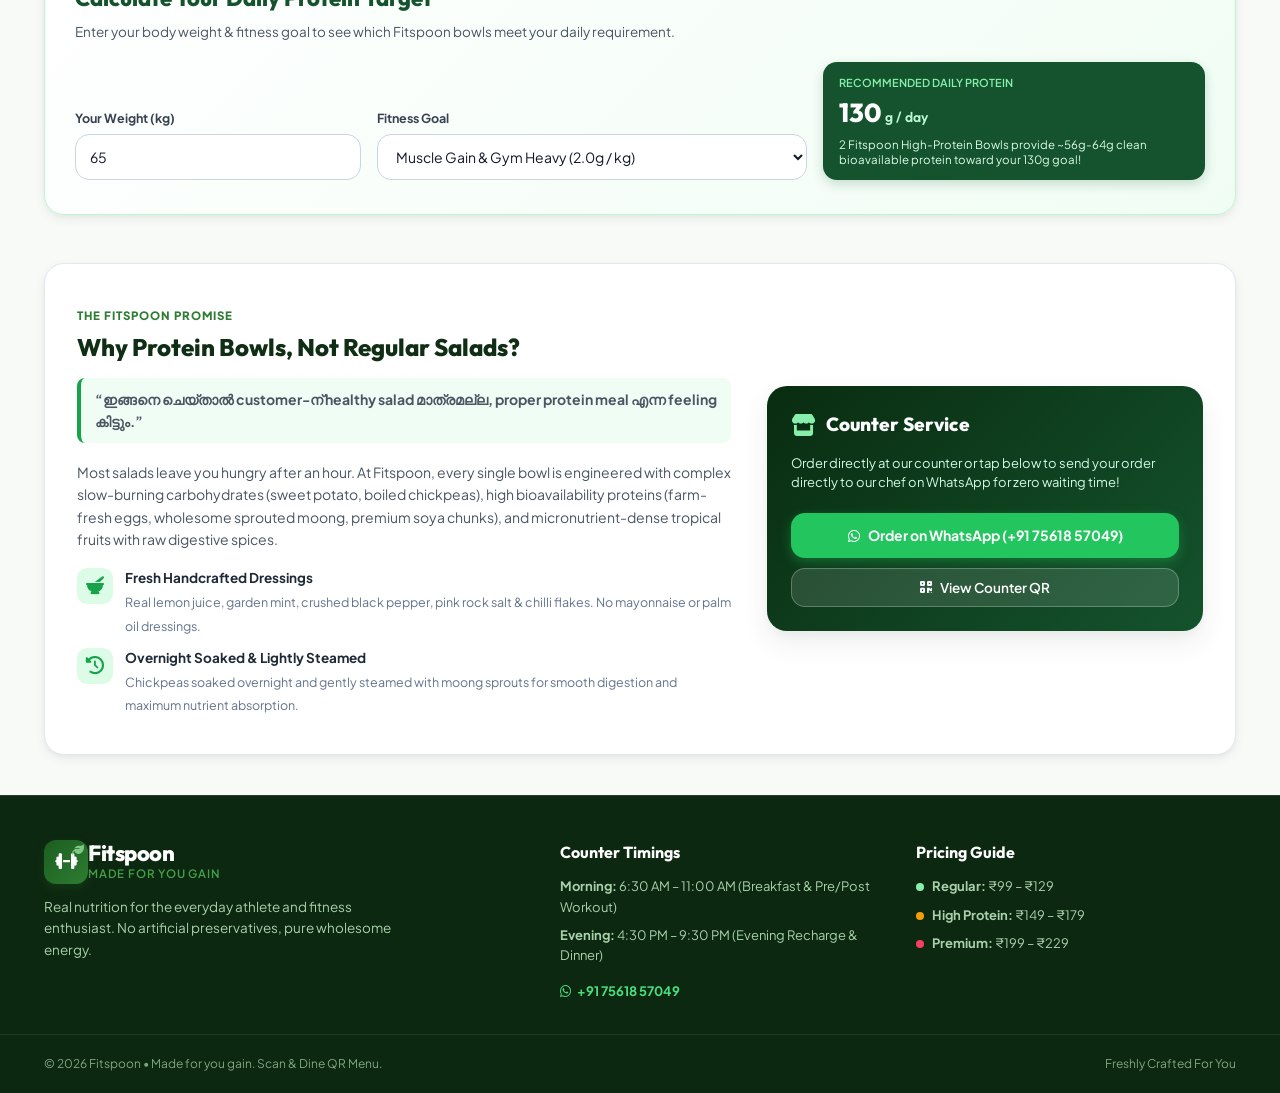
==== commit 4a028f23: "Update admin panel" ====
--- a/index.html
+++ b/index.html
@@ -368,46 +368,15 @@
 
   <!-- Counter QR Standee Modal for the Owner / Stalls -->
   <div class="modal-backdrop" id="qrModalBackdrop"></div>
-  <div class="qr-standee-modal" id="qrStandeeModal" role="dialog" aria-hidden="true">
+  <div class="qr-standee-modal qr-only-modal" id="qrStandeeModal" role="dialog" aria-hidden="true">
     <button class="modal-close-btn" id="closeQrModalBtn" aria-label="Close QR Standee">
       <i class="fa-solid fa-xmark"></i>
     </button>
-    <div class="qr-standee-paper" id="printableQrStandee">
-      <div class="standee-header">
-        <div class="standee-emblem">
-          <i class="fa-solid fa-dumbbell"></i>
-          <i class="fa-solid fa-leaf"></i>
-        </div>
-        <h2 class="standee-brand">Fitspoon</h2>
-        <span class="standee-motto">MADE FOR YOU GAIN</span>
-      </div>
-      
-      <div class="standee-callout">
-        <span class="standee-pill">📱 SCAN FOR DIGITAL MENU</span>
-        <h3>Scan to View Fresh Bowls & Prices</h3>
-        <p>Explore full ingredients, protein macros & custom chef dressings</p>
-      </div>
-
-      <div class="standee-qr-frame">
-        <img src="images/fitspoon_banner.jpg" alt="Fitspoon Counter QR" class="standee-qr-image" onerror="this.src='https://api.qrserver.com/v1/create-qr-code/?size=250x250&data=https%3A%2F%2Ffitspoon.com'">
-      </div>
-
-      <div class="standee-footer-tags">
-        <span>🥗 100% Fresh Daily</span>
-        <span>💪 20g-30g High Protein</span>
-        <span>⚡ Regular ₹99+</span>
-      </div>
-    </div>
-
-    <div class="standee-actions-bar">
-      <button class="btn-print-standee" onclick="window.print()">
-        <i class="fa-solid fa-print"></i>
-        <span>Print Counter Standee</span>
-      </button>
-      <button class="btn-close-standee" onclick="document.getElementById('closeQrModalBtn').click()">
-        Done
-      </button>
-    </div>
+    <img id="printableQrStandee" src="https://api.qrserver.com/v1/create-qr-code/?size=260x260&data=https%3A%2F%2Ffitspoon-vercel.vercel.app" alt="Fitspoon Counter QR" class="qr-bare-img">
+    <span class="qr-only-label">
+      <i class="fa-solid fa-qrcode" style="font-size:11px;color:#4caf50;"></i>
+      Scan to View Menu
+    </span>
   </div>
 
   <!-- Big Counter Token Screen Modal -->
--- a/styles.css
+++ b/styles.css
@@ -1956,6 +1956,66 @@
   cursor: pointer;
 }
 
+/* QR Only Modal (professional) */
+.qr-only-modal {
+  max-width: fit-content;
+  background: #ffffff;
+  border-radius: 20px;
+  box-shadow: 0 32px 64px rgba(0, 0, 0, 0.28), 0 8px 24px rgba(0, 0, 0, 0.12);
+  overflow: visible;
+  padding: 28px;
+  border: 1px solid rgba(46, 125, 50, 0.18);
+  display: flex;
+  flex-direction: column;
+  align-items: center;
+  gap: 16px;
+}
+
+.qr-only-modal::before {
+  content: "";
+  position: absolute;
+  inset: 0;
+  border-radius: 20px;
+  background: linear-gradient(145deg, rgba(46,125,50,0.04) 0%, transparent 60%);
+  pointer-events: none;
+}
+
+.qr-bare-img {
+  display: block;
+  width: 220px;
+  height: 220px;
+  border-radius: 12px;
+  border: 3px solid #1b5e20;
+  padding: 10px;
+  background: #ffffff;
+  box-shadow: 0 4px 16px rgba(27, 94, 32, 0.15);
+}
+
+.qr-only-label {
+  font-family: var(--font-heading);
+  font-size: 13px;
+  font-weight: 700;
+  color: #2e7d32;
+  letter-spacing: 1.2px;
+  text-transform: uppercase;
+  display: flex;
+  align-items: center;
+  gap: 6px;
+}
+
+.qr-only-label::before,
+.qr-only-label::after {
+  content: "";
+  display: block;
+  width: 28px;
+  height: 1.5px;
+  background: linear-gradient(90deg, transparent, #4caf50);
+}
+
+.qr-only-label::after {
+  background: linear-gradient(90deg, #4caf50, transparent);
+}
+
 /* Counter Token Screen */
 .token-card-box {
   padding: 36px 24px;
@@ -2151,3 +2211,295 @@
     display: none !important;
   }
 }
+
+/* ==========================================================================
+   MOBILE BREATHING ROOM — Max 640px
+   ========================================================================== */
+@media (max-width: 639px) {
+
+  /* --- Body --- */
+  body {
+    font-size: 14px;
+  }
+
+  /* --- Header --- */
+  .header-container {
+    height: 58px;
+  }
+
+  .brand-badge-icon {
+    width: 36px;
+    height: 36px;
+    font-size: 15px;
+    border-radius: 10px;
+  }
+
+  .brand-name {
+    font-size: 18px;
+  }
+
+  .brand-tagline {
+    font-size: 10px;
+  }
+
+  .lang-toggle-btn {
+    padding: 6px 10px;
+    font-size: 12px;
+  }
+
+  .qr-standee-btn {
+    padding: 6px 10px;
+    font-size: 12px;
+  }
+
+  .tray-trigger-btn {
+    padding: 6px 12px;
+    font-size: 12px;
+  }
+
+  /* --- Hero --- */
+  .hero-section {
+    padding: 14px 0 10px;
+  }
+
+  .hero-banner-card {
+    padding: 20px 16px;
+    gap: 16px;
+    border-radius: var(--radius-md);
+  }
+
+  .hero-pill-badge {
+    font-size: 10.5px;
+    padding: 4px 10px;
+    margin-bottom: 10px;
+  }
+
+  .hero-heading {
+    font-size: 20px;
+    margin-bottom: 8px;
+  }
+
+  .hero-subheading {
+    font-size: 13px;
+    margin-bottom: 14px;
+    line-height: 1.55;
+  }
+
+  .pricing-tier-bar {
+    gap: 7px;
+    margin-bottom: 14px;
+  }
+
+  .price-pill {
+    padding: 8px 10px;
+    min-width: 90px;
+    flex: 1 1 90px;
+    border-radius: 10px;
+  }
+
+  .price-pill .tier-name {
+    font-size: 10.5px;
+  }
+
+  .price-pill .tier-price {
+    font-size: 15px;
+  }
+
+  .price-pill .badge-pop {
+    font-size: 8.5px;
+  }
+
+  .hero-meta-strip {
+    gap: 10px;
+    font-size: 11.5px;
+  }
+
+  .hero-brand-banner-img {
+    max-height: 180px;
+  }
+
+  /* --- Menu Controls --- */
+  .menu-control-section {
+    padding: 12px 0 6px;
+  }
+
+  .section-title {
+    font-size: 20px;
+  }
+
+  .subtitle-tag {
+    font-size: 10.5px;
+  }
+
+  .search-box input {
+    height: 40px;
+    font-size: 13px;
+  }
+
+  .filter-chip {
+    font-size: 12px;
+    padding: 6px 11px;
+    gap: 5px;
+  }
+
+  .founder-recommendation-box {
+    font-size: 12px;
+    padding: 10px 12px;
+    gap: 10px;
+  }
+
+  /* --- Product Cards --- */
+  .products-section {
+    padding: 12px 0 24px;
+  }
+
+  .products-grid {
+    gap: 14px;
+  }
+
+  .card-content {
+    padding: 14px;
+  }
+
+  .bowl-name-en {
+    font-size: 15px;
+  }
+
+  .bowl-name-ml {
+    font-size: 11.5px;
+  }
+
+  .card-macros-strip {
+    font-size: 11px;
+    gap: 8px;
+    margin-bottom: 10px;
+  }
+
+  .ingredients-section-label {
+    font-size: 10.5px;
+  }
+
+  .ingredients-pills-wrap {
+    gap: 4px;
+    margin-bottom: 10px;
+  }
+
+  .ingredient-pill {
+    font-size: 11px;
+    padding: 2px 7px;
+  }
+
+  .dressing-box {
+    font-size: 11.5px;
+    padding: 6px 8px;
+    margin-bottom: 10px;
+  }
+
+  .benefit-quote {
+    font-size: 11.5px;
+    padding: 5px 8px;
+    margin-bottom: 12px;
+  }
+
+  .tier-btn {
+    padding: 5px 2px;
+  }
+
+  .tier-btn-label {
+    font-size: 9.5px;
+  }
+
+  .tier-btn-price {
+    font-size: 12.5px;
+  }
+
+  .btn-add-tray {
+    font-size: 12px;
+    padding: 9px 10px;
+  }
+
+  /* --- Macro Calculator --- */
+  .macro-calculator-section {
+    padding: 16px 0;
+  }
+
+  .calc-card {
+    padding: 20px 14px;
+  }
+
+  .calc-header h3 {
+    font-size: 19px;
+  }
+
+  .calc-header p {
+    font-size: 13px;
+    margin-bottom: 14px;
+  }
+
+  .form-group input,
+  .form-group select {
+    height: 42px;
+    font-size: 13.5px;
+  }
+
+  .calc-target-value {
+    font-size: 22px;
+  }
+
+  /* --- About Section --- */
+  .about-section {
+    padding: 16px 0 24px;
+  }
+
+  .about-card {
+    padding: 20px 14px;
+  }
+
+  .about-text h3 {
+    font-size: 20px;
+    margin-bottom: 10px;
+  }
+
+  .about-quote {
+    font-size: 13.5px;
+    padding: 8px 12px;
+  }
+
+  .about-text p {
+    font-size: 13px;
+    margin-bottom: 14px;
+  }
+
+  .counter-highlight-box {
+    padding: 18px 16px;
+    gap: 12px;
+  }
+
+  .highlight-header h4 {
+    font-size: 17px;
+  }
+
+  .btn-whatsapp-order {
+    font-size: 13px;
+    padding: 10px;
+  }
+
+  /* --- Footer --- */
+  .site-footer {
+    padding: 28px 0 16px;
+  }
+
+  .footer-container {
+    gap: 20px;
+    margin-bottom: 20px;
+  }
+
+  .footer-desc {
+    font-size: 12.5px;
+  }
+
+  /* --- Tray Drawer on Mobile --- */
+  .tray-drawer {
+    max-width: 100%;
+  }
+}
